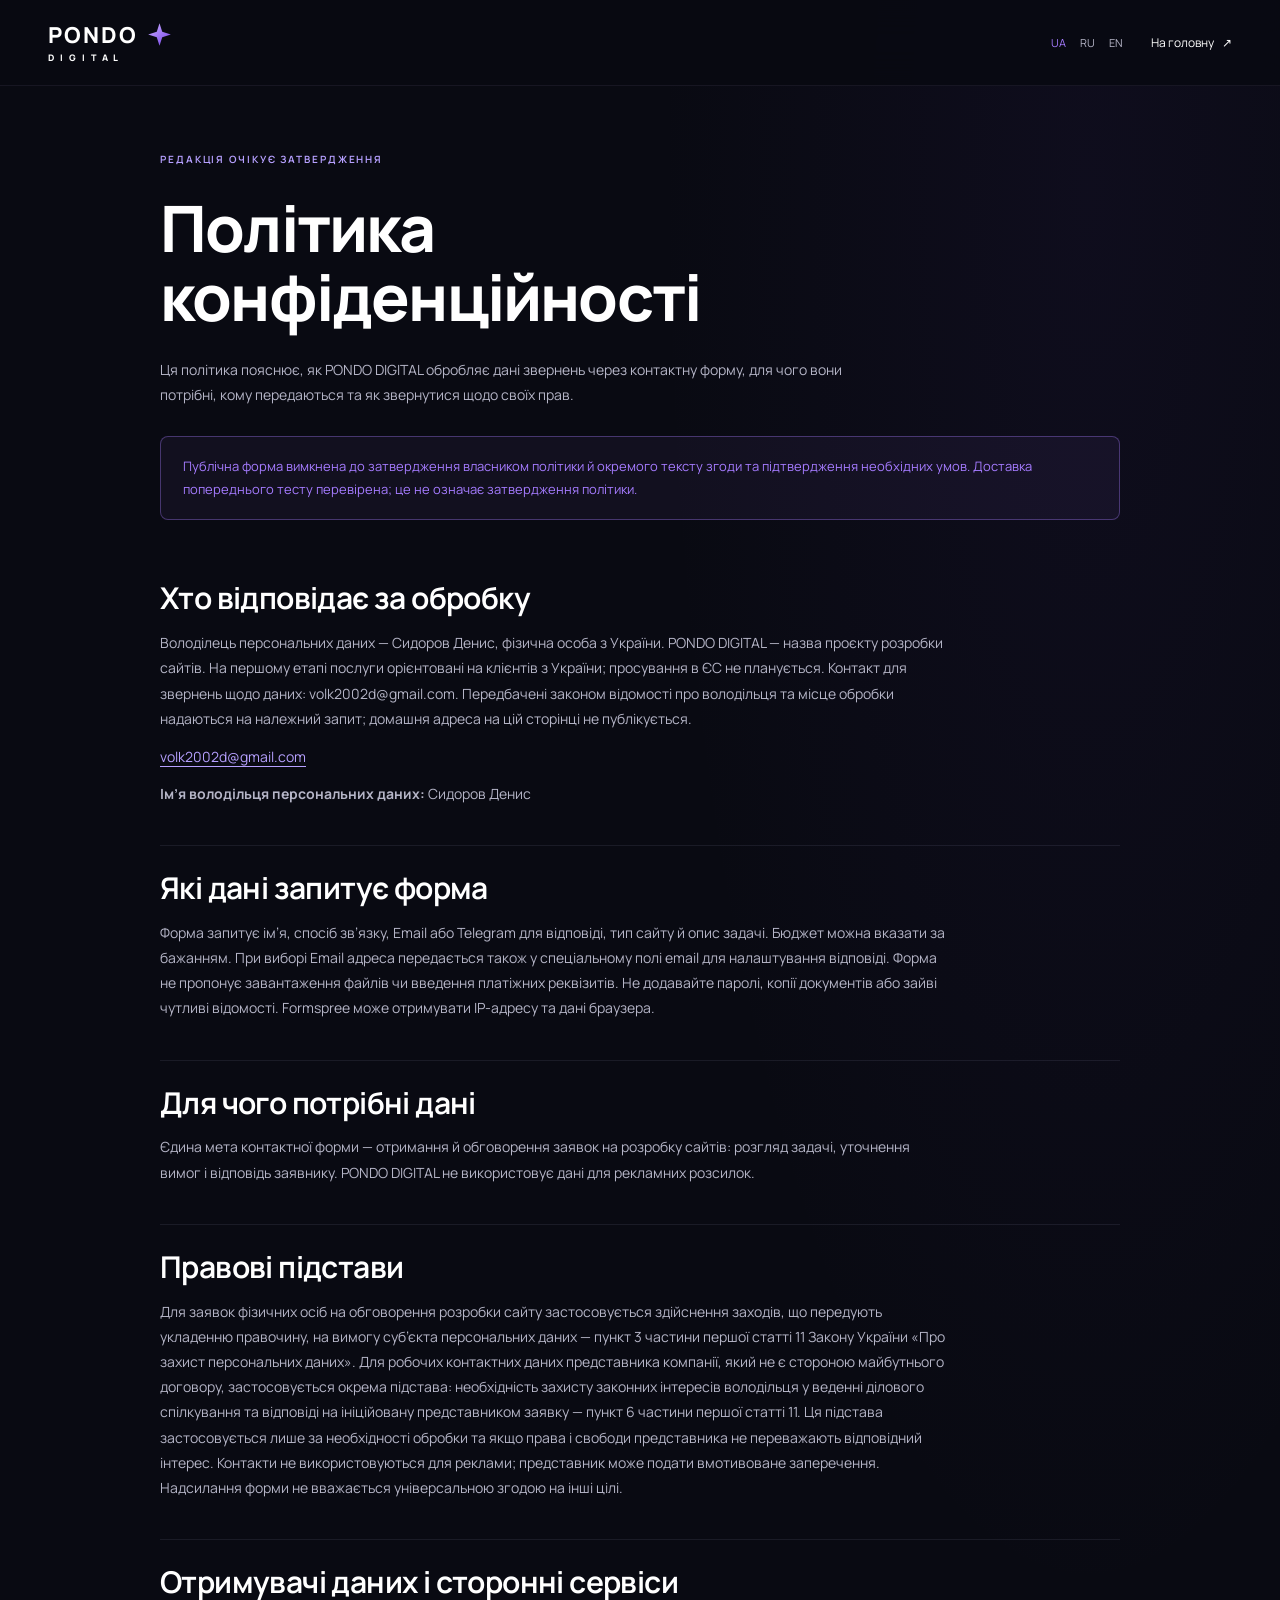
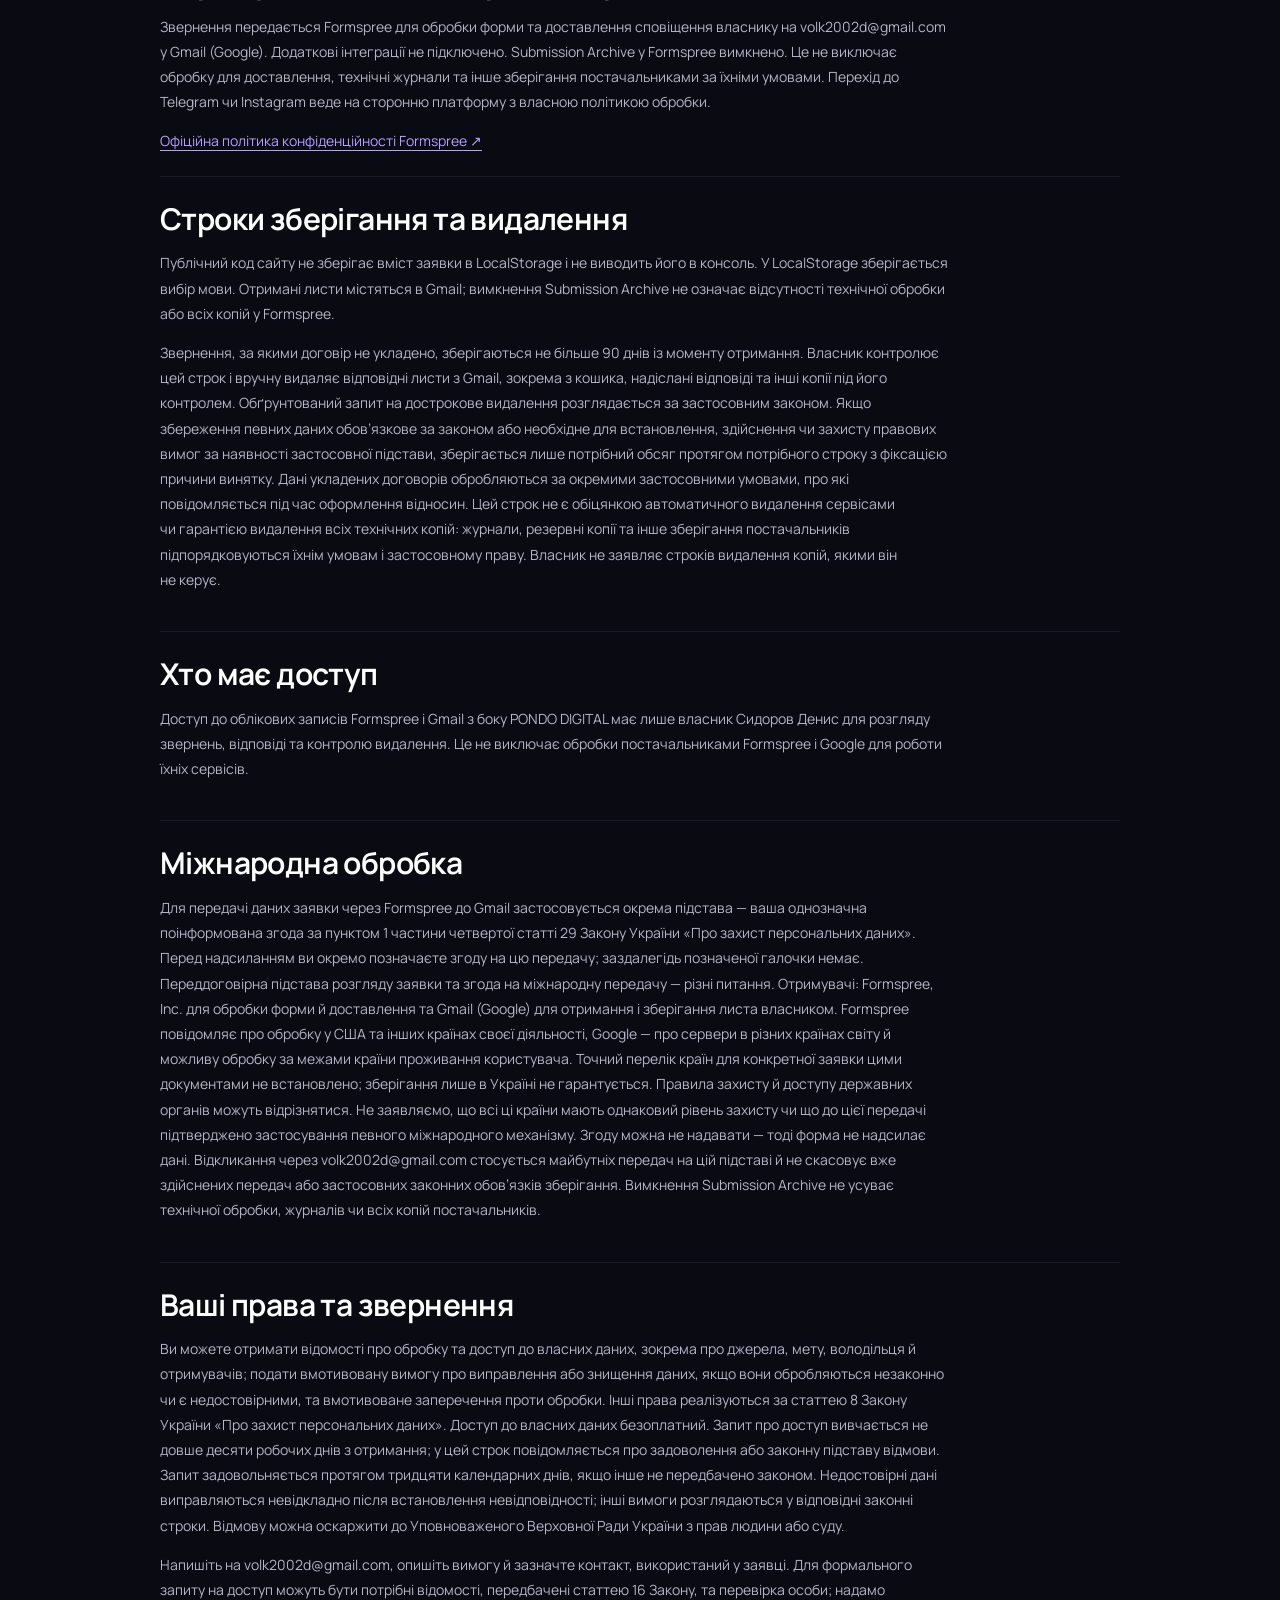
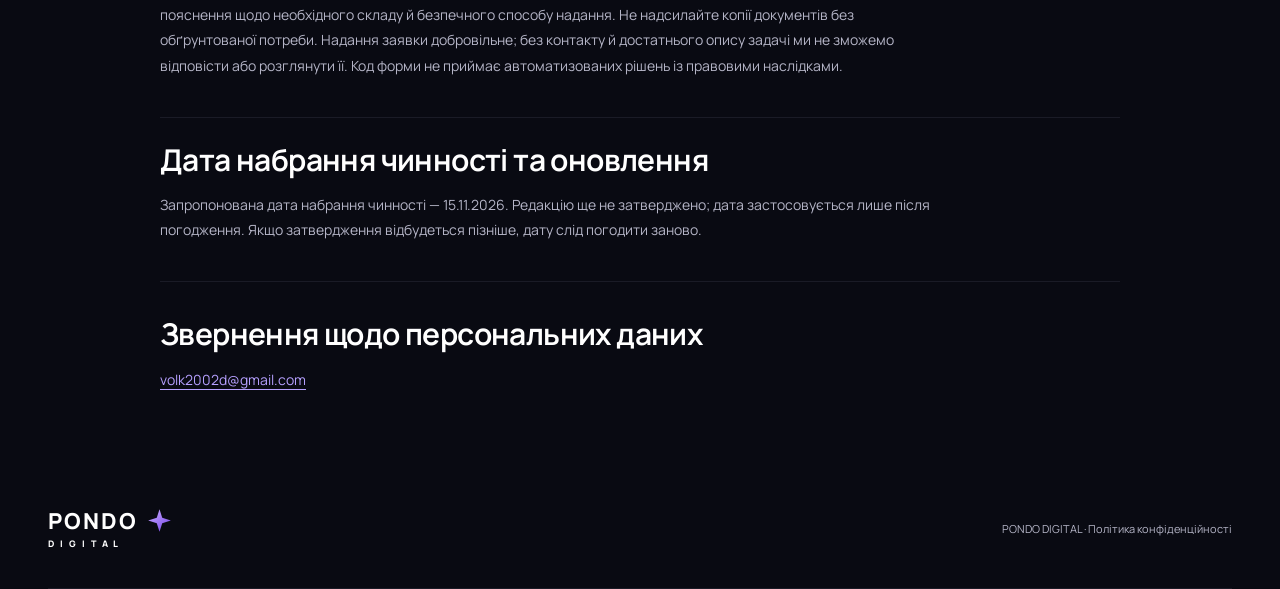
==== privacy.html @ 31b73878 "Add files via upload" ====
<!doctype html><html lang="uk"><head><meta charset="utf-8"><meta name="viewport" content="width=device-width,initial-scale=1"><meta name="theme-color" content="#0C0D14"><meta name="robots" content="noindex"><title>Політика конфіденційності — PONDO DIGITAL</title><meta name="description" content="Ця політика пояснює, як PONDO DIGITAL обробляє дані звернень через контактну форму, для чого вони потрібні, кому передаються та як звернутися щодо своїх прав."><link rel="icon" href="favicon.svg?v=star-1" type="image/svg+xml"><link rel="stylesheet" href="style.css"><script defer src="config.js"></script><script defer src="i18n.js"></script><script defer src="privacy.js"></script></head><body><header><div class="header-inner"><a class="logo" href="index.html" aria-label="PONDO DIGITAL"><span>PONDO<small>DIGITAL</small></span><img class="brand-star" src="images/pondo-star.svg?v=star-1" width="25" height="25" alt="" aria-hidden="true"></a><div class="header-actions"><div class="languages" role="group" aria-label="Language"><button type="button" data-language="ua" aria-pressed="true">UA</button><button type="button" data-language="ru" aria-pressed="false">RU</button><button type="button" data-language="en" aria-pressed="false">EN</button></div><a class="privacy-back" href="index.html"><span data-privacy="back">На головну</span> ↗</a></div></div></header><main class="wrap privacy-page"><div class="privacy-intro"><p data-privacy="draft" class="eyebrow">РЕДАКЦІЯ ОЧІКУЄ ЗАТВЕРДЖЕННЯ</p><h1 data-privacy="title">Політика конфіденційності</h1><p data-privacy="intro">Ця політика пояснює, як PONDO DIGITAL обробляє дані звернень через контактну форму, для чого вони потрібні, кому передаються та як звернутися щодо своїх прав.</p></div><div class="privacy-draft"><p data-privacy="state">Публічна форма вимкнена до затвердження власником політики й окремого тексту згоди та підтвердження необхідних умов. Доставка попереднього тесту перевірена; це не означає затвердження політики.</p></div><article class="privacy-document"><section><h2 data-privacy="h1">Хто відповідає за обробку</h2><p data-privacy="p1">Володілець персональних даних — Сидоров Денис, фізична особа з України. PONDO DIGITAL — назва проєкту розробки сайтів. На першому етапі послуги орієнтовані на клієнтів з України; просування в ЄС не планується. Контакт для звернень щодо даних: volk2002d@gmail.com. Передбачені законом відомості про володільця та місце обробки надаються на належний запит; домашня адреса на цій сторінці не публікується.</p><a class="privacy-email"></a><p class="privacy-owner-name"><strong data-privacy="ownerNameLabel">Ім’я володільця персональних даних:</strong> <span data-owner-name>Сидоров Денис</span></p></section><section><h2 data-privacy="h2">Які дані запитує форма</h2><p data-privacy="p2">Форма запитує ім’я, спосіб зв’язку, Email або Telegram для відповіді, тип сайту й опис задачі. Бюджет можна вказати за бажанням. При виборі Email адреса передається також у спеціальному полі email для налаштування відповіді. Форма не пропонує завантаження файлів чи введення платіжних реквізитів. Не додавайте паролі, копії документів або зайві чутливі відомості. Formspree може отримувати IP-адресу та дані браузера.</p></section><section><h2 data-privacy="h3">Для чого потрібні дані</h2><p data-privacy="p3">Єдина мета контактної форми — отримання й обговорення заявок на розробку сайтів: розгляд задачі, уточнення вимог і відповідь заявнику. PONDO DIGITAL не використовує дані для рекламних розсилок.</p></section><section><h2 data-privacy="basisHeading">Правові підстави</h2><p data-privacy="basisBody">Для заявок фізичних осіб на обговорення розробки сайту застосовується здійснення заходів, що передують укладенню правочину, на вимогу суб’єкта персональних даних — пункт 3 частини першої статті 11 Закону України «Про захист персональних даних». Для робочих контактних даних представника компанії, який не є стороною майбутнього договору, застосовується окрема підстава: необхідність захисту законних інтересів володільця у веденні ділового спілкування та відповіді на ініційовану представником заявку — пункт 6 частини першої статті 11. Ця підстава застосовується лише за необхідності обробки та якщо права і свободи представника не переважають відповідний інтерес. Контакти не використовуються для реклами; представник може подати вмотивоване заперечення. Надсилання форми не вважається універсальною згодою на інші цілі.</p></section><section><h2 data-privacy="h4">Отримувачі даних і сторонні сервіси</h2><p data-privacy="p4">Звернення передається Formspree для обробки форми та доставлення сповіщення власнику на volk2002d@gmail.com у Gmail (Google). Додаткові інтеграції не підключено. Submission Archive у Formspree вимкнено. Це не виключає обробку для доставлення, технічні журнали та інше зберігання постачальниками за їхніми умовами. Перехід до Telegram чи Instagram веде на сторонню платформу з власною політикою обробки.</p><a href="https://formspree.io/legal/privacy-policy/" target="_blank" rel="noopener noreferrer"><span data-privacy="provider">Офіційна політика конфіденційності Formspree</span> ↗</a></section><section><h2 data-privacy="h5">Строки зберігання та видалення</h2><p data-privacy="p5">Публічний код сайту не зберігає вміст заявки в LocalStorage і не виводить його в консоль. У LocalStorage зберігається вибір мови. Отримані листи містяться в Gmail; вимкнення Submission Archive не означає відсутності технічної обробки або всіх копій у Formspree.</p><p data-privacy="retentionBody">Звернення, за якими договір не укладено, зберігаються не більше 90 днів із моменту отримання. Власник контролює цей строк і вручну видаляє відповідні листи з Gmail, зокрема з кошика, надіслані відповіді та інші копії під його контролем. Обґрунтований запит на дострокове видалення розглядається за застосовним законом. Якщо збереження певних даних обов’язкове за законом або необхідне для встановлення, здійснення чи захисту правових вимог за наявності застосовної підстави, зберігається лише потрібний обсяг протягом потрібного строку з фіксацією причини винятку. Дані укладених договорів обробляються за окремими застосовними умовами, про які повідомляється під час оформлення відносин. Цей строк не є обіцянкою автоматичного видалення сервісами чи гарантією видалення всіх технічних копій: журнали, резервні копії та інше зберігання постачальників підпорядковуються їхнім умовам і застосовному праву. Власник не заявляє строків видалення копій, якими він не керує.</p></section><section><h2 data-privacy="accessHeading">Хто має доступ</h2><p data-privacy="accessBody">Доступ до облікових записів Formspree і Gmail з боку PONDO DIGITAL має лише власник Сидоров Денис для розгляду звернень, відповіді та контролю видалення. Це не виключає обробки постачальниками Formspree і Google для роботи їхніх сервісів.</p></section><section><h2 data-privacy="internationalHeading">Міжнародна обробка</h2><p data-privacy="internationalBody">Для передачі даних заявки через Formspree до Gmail застосовується окрема підстава — ваша однозначна поінформована згода за пунктом 1 частини четвертої статті 29 Закону України «Про захист персональних даних». Перед надсиланням ви окремо позначаєте згоду на цю передачу; заздалегідь позначеної галочки немає. Переддоговірна підстава розгляду заявки та згода на міжнародну передачу — різні питання. Отримувачі: Formspree, Inc. для обробки форми й доставлення та Gmail (Google) для отримання і зберігання листа власником. Formspree повідомляє про обробку у США та інших країнах своєї діяльності, Google — про сервери в різних країнах світу й можливу обробку за межами країни проживання користувача. Точний перелік країн для конкретної заявки цими документами не встановлено; зберігання лише в Україні не гарантується. Правила захисту й доступу державних органів можуть відрізнятися. Не заявляємо, що всі ці країни мають однаковий рівень захисту чи що до цієї передачі підтверджено застосування певного міжнародного механізму. Згоду можна не надавати — тоді форма не надсилає дані. Відкликання через volk2002d@gmail.com стосується майбутніх передач на цій підставі й не скасовує вже здійснених передач або застосовних законних обов’язків зберігання. Вимкнення Submission Archive не усуває технічної обробки, журналів чи всіх копій постачальників.</p></section><section><h2 data-privacy="h6">Ваші права та звернення</h2><p data-privacy="p6">Ви можете отримати відомості про обробку та доступ до власних даних, зокрема про джерела, мету, володільця й отримувачів; подати вмотивовану вимогу про виправлення або знищення даних, якщо вони обробляються незаконно чи є недостовірними, та вмотивоване заперечення проти обробки. Інші права реалізуються за статтею 8 Закону України «Про захист персональних даних». Доступ до власних даних безоплатний. Запит про доступ вивчається не довше десяти робочих днів з отримання; у цей строк повідомляється про задоволення або законну підставу відмови. Запит задовольняється протягом тридцяти календарних днів, якщо інше не передбачено законом. Недостовірні дані виправляються невідкладно після встановлення невідповідності; інші вимоги розглядаються у відповідні законні строки. Відмову можна оскаржити до Уповноваженого Верховної Ради України з прав людини або суду.</p><p data-privacy="p7">Напишіть на volk2002d@gmail.com, опишіть вимогу й зазначте контакт, використаний у заявці. Для формального запиту на доступ можуть бути потрібні відомості, передбачені статтею 16 Закону, та перевірка особи; надамо пояснення щодо необхідного складу й безпечного способу надання. Не надсилайте копії документів без обґрунтованої потреби. Надання заявки добровільне; без контакту й достатнього опису задачі ми не зможемо відповісти або розглянути її. Код форми не приймає автоматизованих рішень із правовими наслідками.</p></section><section><h2 data-privacy="h7">Дата набрання чинності та оновлення</h2><p data-privacy="p8">Запропонована дата набрання чинності — 15.11.2026. Редакцію ще не затверджено; дата застосовується лише після погодження. Якщо затвердження відбудеться пізніше, дату слід погодити заново.</p></section></article><section class="privacy-questions"><h2 data-privacy="contact">Звернення щодо персональних даних</h2><a class="privacy-email"></a></section><noscript><p>Для перемикання мов і відображення контакту увімкніть JavaScript. / Enable JavaScript for languages and contact information.</p></noscript></main><footer class="wrap"><div class="footer-top"><a class="logo" href="index.html" aria-label="PONDO DIGITAL"><span>PONDO<small>DIGITAL</small></span><img class="brand-star" src="images/pondo-star.svg?v=star-1" width="25" height="25" alt="" aria-hidden="true"></a><p data-privacy="footer">PONDO DIGITAL · Політика конфіденційності</p></div></footer></body></html>
---- style.css ----
@font-face {
  font-family: 'Manrope';
  src: url('fonts/Manrope-Variable.ttf') format('truetype');
  font-style: normal;
  font-weight: 200 800;
  font-display: swap;
}
:root{--bg:#0c0d14;--card:#151724;--purple:#7555f6;--lavender:#a78bfa;--accent:#A57BFF;--accent-hover:#B895FF;--accent-deep:#7C4DFF;--accent-glow:rgba(165,123,255,.28);--accent-border:rgba(165,123,255,.35);--focus-ring:rgba(165,123,255,.45);--accent-tint:rgba(165,123,255,.06);--accent-ink:#140c24;--cta-start:#7950DB;--cta-end:#6538C9;--cta-hover-start:#8055E6;--cta-hover-end:#7042D2;--cta-active-start:#7142CE;--cta-active-end:#5E31B9;--text:#fff;--muted:#b8b9c7;--line:#ffffff14}*{box-sizing:border-box}html{scroll-behavior:smooth;scroll-padding-top:100px}body{margin:0;background:var(--bg);color:var(--text);font-family:Arial,Helvetica,sans-serif;-webkit-font-smoothing:antialiased}a{color:inherit;text-decoration:none}button,input,select,textarea{font:inherit}button,a,input,select,textarea{-webkit-tap-highlight-color:transparent}button,a{touch-action:manipulation}button{cursor:pointer}a,button{transition:background .2s,color .2s,transform .2s}a:focus-visible,button:focus-visible,input:focus-visible,select:focus-visible,textarea:focus-visible{outline:2px solid var(--accent-hover);outline-offset:5px}::selection{background:var(--purple);color:white}.wrap{width:min(1280px,calc(100% - 96px));margin:auto}.muted{color:var(--muted)}.accent{color:var(--lavender)}header{position:sticky;top:0;background:#0c0d14ee;backdrop-filter:blur(18px);z-index:10;border-bottom:1px solid var(--line)}.header-inner{max-width:1440px;padding:20px 48px;margin:auto;display:flex;align-items:center;justify-content:space-between;gap:24px}.logo{display:flex;align-items:center;gap:9px;flex-shrink:0}.logo>span{font-size:21px;letter-spacing:1px;font-weight:800;line-height:1}.logo small{display:block;font-size:9px;letter-spacing:5.5px;margin-top:6px}.header-actions{display:flex;align-items:center;gap:22px}.languages{display:flex;align-items:center;gap:2px}.languages button{border:0;background:none;color:var(--muted);padding:10px 6px;font-size:11px;min-height:44px}.languages button[aria-pressed=true]{color:var(--accent)}.button{display:inline-flex;align-items:center;justify-content:space-between;gap:26px;background:var(--purple);padding:19px 25px;border:1px solid transparent;border-radius:6px;color:white;font-size:14px;font-weight:600;min-height:52px}.button:hover{background:#886cfb;transform:translateY(-2px)}.button>span:last-child{font-size:20px}.button.small{padding:10px 17px;min-height:44px;font-size:12px}.button.small>span:first-child{font-size:12px}.hero{padding-top:82px;display:grid;grid-template-columns:1.2fr 1fr;gap:20px;position:relative}.hero-copy{position:relative;z-index:2;padding-top:10px}.eyebrow{font-size:10px;letter-spacing:2.2px;color:var(--lavender);font-weight:600;margin:0 0 25px;display:flex;align-items:center;gap:10px;line-height:1.8}.eyebrow i{width:6px;height:6px;border-radius:50%;background:var(--accent);box-shadow:0 0 12px var(--accent-glow);flex-shrink:0}h1{font-size:clamp(42px,5.2vw,76px);letter-spacing:-3.5px;line-height:1.06;max-width:760px;margin:0 0 26px;font-weight:700}h1 .accent{display:block}h2{font-size:clamp(31px,3.3vw,48px);line-height:1.13;letter-spacing:-1.8px;margin:0}h3{font-size:19px;letter-spacing:-.5px;line-height:1.35}p{color:var(--muted);font-size:14px;line-height:1.8}.hero-description{max-width:460px;font-size:15px;line-height:1.85}.hero-buttons{display:flex;align-items:center;gap:27px;margin-top:32px}.text-link{font-size:13px;display:flex;gap:14px;align-items:center;min-height:48px}.text-link:hover{color:var(--lavender)}.hero-note{display:flex;gap:12px;align-items:center;max-width:400px;margin-top:46px;font-size:10px;color:var(--muted);line-height:1.7}.hero-note>span:first-child{font-size:25px;color:var(--accent)}.hero-art{position:relative;min-width:0;height:480px;isolation:isolate;background:radial-gradient(ellipse at 50% 55%,#7555f61a,transparent 65%)}.art-grid{position:absolute;inset:0;background-image:linear-gradient(#a78bfa09 1px,transparent 1px),linear-gradient(90deg,#a78bfa09 1px,transparent 1px);background-size:40px 40px;mask-image:radial-gradient(ellipse,black,transparent 70%)}.art-label{position:absolute;top:20px;left:6%;font-size:8px;letter-spacing:2px;color:#a78bfa88}.digital-field{position:absolute;inset:5% 0 0;width:100%;height:90%}.field-coordinate{position:absolute;left:3%;bottom:21%;font-size:8px;line-height:1.9;letter-spacing:2px;color:var(--accent)}.field-coordinate span{color:#a78bfa99}.art-bottom{position:absolute;bottom:22px;left:6%;right:0;display:flex;justify-content:space-between;gap:12px;color:#a78bfa80;font-size:7px;letter-spacing:1.3px}.hero-bottom{grid-column:1/-1;display:flex;justify-content:space-between;align-items:center;border-top:1px solid var(--line);padding:24px 0 28px;margin-top:35px;color:#747586;font-size:9px;letter-spacing:1.8px}.hero-bottom a{font-size:22px;min-width:44px;min-height:44px;text-align:center}.ticker{background:#12131e;border-top:1px solid var(--line);border-bottom:1px solid var(--line);overflow:hidden;padding:23px 0}.ticker>div{display:flex;justify-content:center;align-items:center;gap:45px;white-space:nowrap;font-size:15px;letter-spacing:3px;color:#a5a5b6}.ticker b{font-size:26px;color:var(--purple)}.section{padding-top:104px;padding-bottom:16px}.section-heading{display:flex;justify-content:space-between;gap:40px;align-items:flex-end;margin-bottom:43px}.section-heading .eyebrow{margin-bottom:18px}.section-description{max-width:325px;margin:0;font-size:13px}.service-grid{display:grid;grid-template-columns:repeat(4,minmax(0,1fr));gap:14px}.service-card{background:var(--card);border:1px solid var(--line);border-radius:9px;padding:25px 23px;display:flex;flex-direction:column;transition:border-color .25s,transform .25s}.service-card:hover{transform:translateY(-5px);border-color:#7555f677}.card-top{display:flex;align-items:center;justify-content:space-between;color:#626379;font-size:10px;margin-bottom:26px}.service-icon{font-size:30px;color:var(--lavender)}.service-card h3{margin:0 0 13px;font-size:17px}.service-card p{font-size:12px;margin:0 0 18px}.service-card .features{font-size:10px;color:#8e90a6;margin-top:auto;padding-top:5px}.service-link{font-size:11px;border-top:1px solid var(--line);padding-top:18px;display:flex;justify-content:space-between;align-items:center;min-height:44px}.service-link:hover{color:var(--lavender)}.work-grid{display:grid;grid-template-columns:1fr 1fr;gap:28px}.project{min-width:0}.project-image{display:block;position:relative;background:var(--card);border-radius:9px;overflow:hidden;aspect-ratio:900/620}.project-image img{display:block;width:100%;height:100%;object-fit:cover;transition:transform .5s}.project-image:hover img{transform:scale(1.035)}.demo-badge{position:absolute;top:18px;left:18px;background:#0c0d14d9;padding:8px 12px;border:1px solid #ffffff20;border-radius:30px;font-size:9px}.project-arrow{position:absolute;right:18px;bottom:18px;width:40px;height:40px;background:var(--accent);color:var(--bg);border-radius:50%;display:grid;place-items:center;font-size:23px}.preview-caption{font-size:9px;color:#73758b;margin:10px 0 17px}.project-title{display:flex;gap:15px;align-items:center;justify-content:space-between}.project-title h3{font-size:18px;margin:0}.project-title>span{font-size:9px;color:var(--muted);text-align:right}.project-description{font-size:12px;max-width:520px;min-height:66px}.project-bottom{display:flex;justify-content:space-between;gap:15px;border-top:1px solid var(--line);padding-top:15px;align-items:center}.project-bottom>span{font-size:9px;color:#83859b}.project-bottom a{font-size:11px;min-height:44px;display:flex;gap:9px;align-items:center}.project-bottom a:hover{color:var(--accent)}.approach{margin-top:90px;background:#10111b;padding-bottom:66px;padding-top:70px;border-block:1px solid var(--line)}.benefit-grid{display:grid;grid-template-columns:repeat(3,1fr);column-gap:50px;row-gap:30px}.benefit{padding:15px 0;border-top:1px solid #ffffff19}.benefit-number{color:var(--purple);font-size:11px}.benefit h3{font-size:16px;margin:16px 0 8px}.benefit p{font-size:12px;max-width:300px;margin:0}.process-grid{display:grid;grid-template-columns:repeat(4,minmax(0,1fr));gap:30px}.step-line{display:flex;align-items:center;gap:18px;margin-bottom:25px}.step-line span{display:grid;place-items:center;width:39px;height:39px;border-radius:50%;background:#7555f616;border:1px solid #7555f655;color:var(--lavender);font-size:11px;flex-shrink:0}.step-line i{display:block;height:1px;width:100%;background:var(--line)}.step h3{font-size:16px}.step p{font-size:12px;max-width:250px}.about{display:grid;grid-template-columns:.9fr 1fr;gap:90px;align-items:center;padding-top:130px;padding-bottom:100px}.about-art{background:radial-gradient(ellipse at 50% 20%,#34224f,#151520 75%);border:1px solid var(--line);min-height:320px;border-radius:10px;display:flex;align-items:center;flex-direction:column;justify-content:center;overflow:hidden}.about-art>span{font-size:210px;line-height:1.05;font-weight:800;color:#a78bfa;letter-spacing:-18px;transform:rotate(-10deg)}.about-art>div{font-size:8px;line-height:1.9;letter-spacing:2px;color:#a78bfa88;margin:25px}.about .section-heading{margin-bottom:25px}.about p{font-size:13px}.contact{border-top:1px solid var(--line);background:radial-gradient(ellipse at 0 100%,#7555f611,transparent 65%);padding-bottom:90px;padding-top:80px}.contact-grid{display:grid;grid-template-columns:.95fr 1fr;gap:95px}.contact .section-heading{margin-bottom:25px}.contact-intro{max-width:350px;font-size:13px}.demo-notice{display:flex;gap:12px;max-width:370px;margin-top:35px;padding:18px;background:var(--accent-tint);border:1px solid var(--accent-border);border-radius:7px}.notice-dot{width:6px;height:6px;border-radius:50%;background:var(--accent);margin-top:6px;flex-shrink:0}.demo-notice strong{font-size:11px;color:var(--accent)}.demo-notice p{font-size:11px;line-height:1.7;margin:8px 0 0}.form-grid{display:grid;grid-template-columns:1fr 1fr;gap:21px 18px}.field{min-width:0}.field.full{grid-column:1/-1}.field label{display:block;font-size:11px;margin-bottom:10px}.field input,.field select,.field textarea{display:block;width:100%;min-height:48px;background:#151621;border:1px solid #ffffff15;color:white;border-radius:5px;padding:13px 14px;font-size:16px;line-height:1.4}.field select{color-scheme:dark}.field textarea{resize:vertical;min-height:115px}.field input::placeholder,.field textarea::placeholder{font-size:12px;color:#797b92}.field [aria-invalid=true]{border-color:#fa919f}.field-error{display:block;color:#ffa2ae;font-size:11px;line-height:1.6;margin-top:5px}.field-error:empty{display:none}.form-submit{width:100%;margin-top:24px}.form-submit>span:first-child{font-size:13px}button:disabled{opacity:.6;cursor:wait;transform:none}#form-status{font-size:12px;margin-bottom:0}#form-status.error{color:#ffa2ae}#direct-contacts{display:flex;flex-wrap:wrap;gap:18px;margin-top:25px;font-size:13px;color:var(--lavender)}.footer-top{display:flex;justify-content:space-between;gap:20px;align-items:center;padding:38px 0;border-bottom:1px solid var(--line)}.footer-top p{font-size:11px}.back-top{width:44px;height:44px;border:1px solid var(--line);border-radius:50%;display:grid;place-items:center}.footer-bottom{padding:25px 0;display:flex;justify-content:space-between;gap:25px;color:#75778c;font-size:9px;line-height:1.8}.footer-bottom>div{display:flex;gap:20px}.skip{position:fixed;left:15px;top:-100px;padding:15px;background:var(--accent);color:var(--accent-ink);z-index:99}.skip:focus{top:10px}.reveal.will-reveal{opacity:0;transform:translateY(18px);transition:opacity .5s,transform .5s}.reveal.visible{opacity:1;transform:none}
@media(min-width:1600px){.hero{padding-top:110px}.hero-art{height:520px}.section{padding-top:120px}.approach,.contact{padding-top:80px}}
@media(max-width:1100px){.wrap{width:calc(100% - 64px)}.header-inner{padding:16px 32px;gap:18px}.header-actions{gap:12px}.header-cta{display:none}.hero{grid-template-columns:1.2fr 1fr;padding-top:65px}h1{letter-spacing:-2px;font-size:clamp(40px,5.5vw,65px)}.hero-art{height:450px}.service-grid{grid-template-columns:repeat(2,1fr)}.service-card{padding:25px}.section-heading{gap:30px}.contact-grid{gap:45px}.about{gap:50px}.project-title{align-items:flex-start;flex-direction:column;gap:6px}.project-description{min-height:88px}.process-grid{gap:20px}.footer-bottom>div{gap:12px}}
@media(max-width:760px){html{scroll-padding-top:85px}.wrap{width:calc(100% - 40px)}.header-inner{padding:13px 20px}.logo>span{font-size:18px}.logo small{font-size:8px;letter-spacing:4.5px}.header-actions{gap:9px}.languages button{padding:10px 5px}.hero{padding-top:43px;grid-template-columns:1fr;gap:0}.hero .eyebrow{font-size:8px;letter-spacing:1.5px;margin-bottom:24px}h1{font-size:clamp(40px,8.8vw,65px);letter-spacing:-2px;max-width:650px}.hero-description{font-size:13px;max-width:480px}.hero-buttons{gap:22px;margin-top:26px}.button{padding:17px 18px;font-size:12px;gap:20px}.text-link{font-size:11px;gap:8px}.hero-note{margin-top:27px;font-size:9px;max-width:380px}.hero-art{height:310px;margin-top:10px}.art-label{top:12px;font-size:7px}.art-bottom{bottom:10px;font-size:7px}.hero-bottom{margin-top:15px;padding:15px 0;font-size:7px;letter-spacing:1px}.ticker{padding:16px 0}.ticker>div{font-size:11px;gap:24px}.ticker b{font-size:20px}.section{padding-top:70px}.section-heading{display:block;margin-bottom:30px}.section-heading .eyebrow{font-size:9px;margin-bottom:16px}h2{font-size:clamp(30px,6.5vw,42px);letter-spacing:-1.3px}.section-description{max-width:440px;margin-top:22px;font-size:12px}.service-grid{gap:12px}.service-card{padding:20px 16px}.service-card h3{font-size:15px}.service-card p{font-size:11px}.service-card .features{font-size:10px}.service-link{font-size:10px;gap:7px}.card-top{margin-bottom:18px}.work-grid{grid-template-columns:1fr;gap:36px}.project-title{flex-direction:row}.project-title h3{font-size:16px}.project-title>span{font-size:8px}.project-description{min-height:0}.demo-badge{font-size:8px;top:12px;left:12px}.benefit-grid{grid-template-columns:repeat(2,minmax(0,1fr));gap:20px}.benefit h3{font-size:14px}.benefit p{font-size:11px}.approach{margin-top:60px;padding-top:55px;padding-bottom:45px}.process-grid{grid-template-columns:repeat(2,minmax(0,1fr));gap:25px}.step h3{font-size:14px}.step p{font-size:11px}.step-line{margin-bottom:14px}.about{grid-template-columns:1fr;gap:35px;padding-bottom:60px}.about-art{min-height:250px}.about-art>span{font-size:160px}.about-art>div{margin:10px 25px 25px}.contact{padding-top:55px;padding-bottom:55px}.contact-grid{grid-template-columns:1fr;gap:35px}.contact-intro{max-width:450px}.demo-notice{max-width:none;margin-top:24px}.form-grid{gap:20px 14px}.footer-top{flex-wrap:wrap;padding:30px 0}.footer-top p{font-size:9px;max-width:150px}.footer-bottom{flex-direction:column;gap:16px;font-size:8px}.footer-bottom>div{gap:18px;flex-wrap:wrap}}
@media(max-width:374px){.wrap{width:calc(100% - 32px)}.header-inner{padding-inline:16px;gap:10px}.header-actions{gap:4px}.languages button{font-size:10px;padding-inline:4px}.logo>span{font-size:16px}.logo small{font-size:7px}.logo{gap:5px}.hero-buttons{gap:15px}.button{gap:10px;padding-inline:14px}.text-link{font-size:10px}.service-grid{grid-template-columns:1fr}.service-card{padding:24px}.service-card h3{font-size:18px}.service-card p{font-size:12px}.form-grid{grid-template-columns:1fr}.field.full{grid-column:auto}.hero-bottom{font-size:6px}.project-title{flex-direction:column}.project-bottom{flex-wrap:wrap}.footer-top p{max-width:115px}.benefit-grid{column-gap:15px}.eyebrow{letter-spacing:1.5px}}
@media(prefers-reduced-motion:reduce){html{scroll-behavior:auto}*,*::before,*::after{transition:none!important;animation:none!important}.reveal.will-reveal{opacity:1;transform:none}}

/* Studio navigation: native modal provides inert background and focus containment. */
html.menu-open{overflow:hidden;scroll-behavior:auto}body.menu-open{position:fixed;left:0;right:0;overflow:hidden}.header-inner{min-height:85px}.header-actions{gap:22px}.header-cta{display:inline-flex}.logo>span{font-size:22px;letter-spacing:2px}.logo small{font-size:9px;letter-spacing:5.9px;margin-top:7px}.menu-toggle{display:flex;flex-direction:column;justify-content:center;gap:6px;width:46px;height:46px;flex-shrink:0;border:1px solid #ffffff25;border-radius:50%;padding:13px;background:transparent}.menu-toggle span{width:100%;height:1px;background:white}.menu-toggle:hover{background:#ffffff0a;border-color:var(--lavender)}.footer-bottom a:hover{color:var(--lavender)}
@media(max-width:1100px){.header-cta{display:inline-flex}.header-actions{gap:20px}}
@media(max-width:760px){.header-inner{min-height:78px;flex-wrap:wrap;column-gap:14px;row-gap:12px}.header-actions{gap:14px}.header-cta{display:inline-flex}.header-cta.button.small{font-size:11px;padding:9px 13px;gap:12px}.header-cta.button.small>span:first-child{font-size:11px}.logo>span{font-size:18px}.logo small{font-size:8px;letter-spacing:4.6px}.hero-art{height:330px;max-width:480px;width:100%;margin:18px auto 0}.digital-field{inset:0;width:100%;height:100%}.field-coordinate{font-size:7px;left:4%;bottom:20%}.art-label{top:2px;font-size:6px;letter-spacing:1.4px}.art-bottom{bottom:0;font-size:6px;letter-spacing:1px}}
@media(max-width:540px){html{scroll-padding-top:135px}.header-inner{padding:14px 20px}.header-actions{display:contents}.header-inner>.logo{margin-right:auto}.languages{margin-left:auto}.menu-toggle{width:44px;height:44px}.header-cta.button.small{width:100%;min-height:40px;justify-content:center;padding:8px 12px;margin:0;gap:16px}.header-cta.button.small>span:first-child{font-size:11px}.logo>span{font-size:17px}.logo small{font-size:7px;letter-spacing:4.6px}.hero{padding-top:35px}}
@media(max-width:374px){.header-inner{padding-inline:16px;column-gap:10px}.hero-art{height:285px}.art-bottom{font-size:5px;letter-spacing:.7px}}


/* Compact floating navigation */
.site-drawer {
  --drawer-close-duration: 260ms;
  position: fixed;
  inset: 12px 12px auto auto;
  margin: 0;
  width: min(88vw, 420px);
  max-width: calc(100vw - 24px);
  height: auto;
  max-height: calc(100% - 24px);
  max-height: calc(100dvh - 24px);
  padding: 0;
  border: 1px solid #a78bfa19;
  border-radius: 16px;
  color: var(--text);
  background: radial-gradient(ellipse at 100% 0, #7555f60b, transparent 55%), #10111b;
  box-shadow: 0 24px 80px #0006, inset 0 1px 0 #ffffff04;
  transform-origin: right center;
  transform: translateX(24px) scale(.985);
  opacity: 0;
  transition: transform var(--drawer-close-duration) cubic-bezier(.22,.61,.36,1), opacity 220ms ease;
  overflow-y: auto;
  overscroll-behavior: contain;
}
.site-drawer.is-open {
  opacity: 1;
  transform: translateX(0) scale(1);
  transition-duration: 380ms, 320ms;
  transition-timing-function: cubic-bezier(.22,1,.36,1), ease;
}
.site-drawer::backdrop {
  background: #05060b99;
  backdrop-filter: blur(4px);
  opacity: 0;
  transition: opacity 260ms ease;
}
.site-drawer.is-open::backdrop { opacity: 1; transition-duration: 360ms; }
.drawer-head {
  display: flex;
  align-items: center;
  justify-content: space-between;
  gap: 16px;
  margin: 0 24px;
  padding: 14px 0 12px;
  border-bottom: 1px solid #ffffff09;
}
.drawer-head p { margin: 0; font-size: 10px; letter-spacing: 1.7px; color: #999bad; }
.drawer-close {
  position: relative;
  display: grid;
  place-items: center;
  width: 44px;
  height: 44px;
  border: 0;
  border-radius: 50%;
  background: transparent;
  color: #c8c9d6;
  font-size: 24px;
  line-height: 1;
}
/* A fine 32px circle, with a comfortable 44px touch target. */
.drawer-close::before { content: ''; position: absolute; inset: 6px; border: 1px solid #ffffff22; border-radius: inherit; transition: border-color .2s, background .2s; }
.drawer-close:hover { color: white; background: transparent; }
.drawer-close:hover::before { border-color: #a78bfa88; background: #a78bfa0b; }
.drawer-close:active { transform: scale(.94); }
.drawer-body { display: flex; flex-direction: column; min-height: 0; padding: 8px 24px max(22px,env(safe-area-inset-bottom)); }
.drawer-kicker { font-size: 7px; letter-spacing: 1.8px; color: #a78bfa8c; line-height: 12px; margin: 0; }
.drawer-nav { display: flex; position: static; flex-direction: column; gap: 8px; counter-reset: drawer; background: none; padding: 0; border: 0; }
.drawer-nav a {
  counter-increment: drawer;
  display: flex;
  align-items: center;
  gap: 12px;
  min-height: 44px;
  padding: 12px 0;
  font-size: 16px;
  line-height: 1.3;
  font-weight: 500;
  letter-spacing: -.9px;
  border-bottom: 1px solid #ffffff09;
  color: #eeedf6;
}
.drawer-nav a::before { content: '0' counter(drawer); font-size: 11px; letter-spacing: .5px; color: #878296; }
.drawer-nav a:hover { color: var(--lavender); }
.drawer-nav a:hover::before { color: var(--lavender); }
.drawer-nav a:active { color: white; }
.drawer-bottom { margin-top: 0; padding-top: 20px; }
.drawer-contacts { display: flex; gap: 20px; flex-wrap: nowrap; align-items: center; font-size: 11px; }
.drawer-contacts>span { color: #858496; cursor: default; }
.drawer-contacts>a { color: #b8a7df; min-height: 44px; display: flex; align-items: center; }
.drawer-contacts>a:hover { color: white; }
.drawer-contact-note { font-size: 9px; line-height: 1.6; color: #787789; margin: 8px 0 16px; }
.drawer-bottom>.button { width: 100%; height: 52px; min-height: 52px; padding: 12px 16px; font-size: 15px; border-radius: 6px; }
.drawer-bottom>.button:hover { transform: none; }
.drawer-bottom>.button:active { background: #6544e2; }
.drawer-signature { font-size: 20px; color: #A9A1B8; opacity: .8; font-weight: 400; line-height: 1.5; margin: 16px 0 0; overflow-wrap: break-word; }
@media(max-width:760px) { .drawer-signature { font-size: 16px; } }
/* Reversible transitions: no exit stagger, so closing stays quick. */
.drawer-head, .drawer-kicker, .drawer-nav>a, .drawer-contacts,
.drawer-contact-note, .drawer-bottom>.button, .drawer-signature {
  opacity: 0;
  transform: translateY(7px);
  transition: opacity 140ms ease, transform 140ms ease, color 180ms ease, background 180ms ease;
}
.site-drawer.is-open .drawer-head,
.site-drawer.is-open .drawer-kicker,
.site-drawer.is-open .drawer-nav>a,
.site-drawer.is-open .drawer-contacts,
.site-drawer.is-open .drawer-contact-note,
.site-drawer.is-open .drawer-bottom>.button,
.site-drawer.is-open .drawer-signature {
  opacity: 1;
  transform: translateY(0);
  transition-duration: 200ms, 240ms, 180ms, 180ms;
  transition-delay: var(--reveal-delay,0ms), var(--reveal-delay,0ms), 0ms, 0ms;
  transition-timing-function: ease, cubic-bezier(.22,1,.36,1), ease, ease;
}
.drawer-kicker { --reveal-delay: 20ms; }
.drawer-nav>a:nth-child(1) { --reveal-delay: 40ms; }
.drawer-nav>a:nth-child(2) { --reveal-delay: 70ms; }
.drawer-nav>a:nth-child(3) { --reveal-delay: 100ms; }
.drawer-nav>a:nth-child(4) { --reveal-delay: 130ms; }
.drawer-nav>a:nth-child(5) { --reveal-delay: 160ms; }
.drawer-contacts { --reveal-delay: 190ms; }
.drawer-contact-note { --reveal-delay: 200ms; }
.drawer-bottom>.button { --reveal-delay: 220ms; }
.drawer-signature { --reveal-delay: 240ms; }
.site-drawer.is-open .drawer-signature { opacity: .8; }
.site-drawer :focus-visible { outline: 2px solid var(--lavender); outline-offset: 3px; }
@media(max-width:374px) {
  .drawer-head { margin-inline: 20px; }
  .drawer-body { padding-inline: 20px; }
  .drawer-contacts { gap: 16px; font-size: 10px; }
}
@media(max-height:600px) {
  .drawer-head { padding-block: 7px; }
}
@media(prefers-reduced-motion:reduce) {
  .site-drawer, .site-drawer.is-open, .site-drawer::backdrop,
  .site-drawer.is-open::backdrop { transition: none; transform: none; }
  .site-drawer * { transition: none !important; transform: none !important; opacity: 1; }
}

/* Drawer typography; the studio visual layer below extends Manrope to the page. */
.site-drawer { font-family: 'Manrope', Arial, sans-serif; }
.footer-contacts { display:flex; flex-wrap:wrap; gap:24px; padding:16px 0 0; font-size:12px; color:var(--lavender); }
.footer-contacts a { display:flex; align-items:center; min-height:44px; }
.footer-contacts a:hover { color:white; }
.drawer-contacts + .button { margin-top:16px; }

/* Form delivery disclosure and spam protection; no layout changes to other sections. */
.honeypot { position:absolute; width:1px; height:1px; overflow:hidden; clip-path:inset(50%); white-space:nowrap; }
.form-privacy { margin-top:18px; }
.form-privacy p { font-size:11px; line-height:1.7; margin:0 0 8px; }
.form-privacy a { display:inline-flex; align-items:center; min-height:44px; padding-block:8px; font-size:12px; color:var(--lavender); text-decoration:underline; text-underline-offset:3px; }
.form-privacy [hidden] { display:none; }
.form-submit[aria-busy="true"]>span:last-child { display:inline-block; width:18px; height:18px; border:2px solid #ffffff50; border-top-color:white; border-radius:50%; font-size:0; animation:form-spin .8s linear infinite; }
@keyframes form-spin { to { transform:rotate(360deg); } }
@media(prefers-reduced-motion:reduce) { .form-submit[aria-busy="true"]>span:last-child { animation:none; } }

/* Draft privacy document; scoped styles preserve the main site. */
.privacy-page { max-width:960px; padding-block:64px 80px; }
.privacy-intro { max-width:800px; }
.privacy-intro h1 { font-size:clamp(34px,5vw,64px); letter-spacing:-1.8px; overflow-wrap:anywhere; }
.privacy-intro>p:not(.eyebrow) { max-width:740px; }
.privacy-draft { border:1px solid var(--accent-border); background:var(--accent-tint); border-radius:8px; padding:18px 22px; margin:28px 0 36px; }
.privacy-draft p { color:var(--accent); margin:0; font-size:13px; }
.privacy-document section { padding-block:25px; border-bottom:1px solid var(--line); }
.privacy-document h2,.privacy-questions h2 { font-size:clamp(23px,3vw,30px); letter-spacing:-.6px; }
.privacy-document p { max-width:790px; }
.privacy-document a,.privacy-questions a { color:var(--lavender); text-decoration:underline; text-underline-offset:4px; overflow-wrap:anywhere; font-size:14px; }
.privacy-document .privacy-todo { border-left:2px solid #a78bfa60; padding:12px 16px; background:#a78bfa06; font-size:13px; }
.privacy-questions { padding-top:35px; }
.privacy-questions a { display:inline-block; margin-top:18px; }
.privacy-back { font-size:12px; min-height:44px; display:flex; align-items:center; gap:8px; }
.footer-policy { padding-top:14px; font-size:11px; color:var(--muted); }
.footer-policy a { display:inline-flex; align-items:center; min-height:44px; }
.footer-policy a:hover { color:var(--lavender); }
@media(max-width:540px) {
  .privacy-page { padding-top:38px; }
  .privacy-draft { padding:16px; }
  .privacy-document .privacy-todo { padding:10px 12px; }
  body:has(.privacy-page) .header-actions { display:flex; flex-wrap:wrap; gap:10px; }
  .privacy-back { font-size:11px; }
}

/* Premium studio visual layer — retains existing layout and interactions. */
:root{--bg:#090a12;--card:#12131f;--purple:#8060f6;--lavender:#b6a0ff;--muted:#b5b5c7;--line:#d2c9ff16}
body{font-family:'Manrope',Arial,sans-serif;background:radial-gradient(ellipse at 85% 5%,#5b35af12,transparent 28%),var(--bg)}
header{background:#090a12df;border-bottom-color:#d2c9ff12}
h1,h2,h3{text-wrap:balance}h1{font-weight:750;letter-spacing:-.065em;line-height:1.08;font-size:clamp(44px,5.35vw,78px)}h2{font-weight:650;letter-spacing:-.052em;line-height:1.16}h2 .muted{color:#9693ad}p{text-wrap:pretty}.eyebrow{font-size:10px;letter-spacing:.19em;font-weight:650}
.hero{padding-top:96px;gap:28px;grid-template-columns:1.15fr 1fr}.hero::before{content:'';position:absolute;z-index:-1;inset:-85px -40px 0;background:radial-gradient(ellipse at 73% 40%,#7144dc20,transparent 57%);pointer-events:none}.hero-copy{padding-top:24px;min-width:0}.hero h1 .accent{color:var(--lavender);background:linear-gradient(115deg,#e5dbff 5%,#ba9eff 48%,#8865ef);-webkit-background-clip:text;background-clip:text;-webkit-text-fill-color:transparent}.hero-description{font-size:16px;line-height:1.85;max-width:470px;margin-top:28px;color:#bcbaca}.hero-buttons{gap:24px;margin-top:34px}.hero-note{padding-top:22px;border-top:1px solid var(--line);margin-top:36px;font-size:11px;max-width:420px}.hero-note>span:first-child{font-size:27px}.hero-bottom{margin-top:44px;color:#9290a8}
.button{position:relative;background:linear-gradient(125deg,var(--cta-start),var(--cta-end));border:1px solid #c2aaff45;border-radius:9px;box-shadow:inset 0 1px 0 #ffffff25,0 6px 22px #5430bf25;font-weight:650;transition:transform .25s,box-shadow .25s,border-color .25s,background .25s}.button:hover{background:linear-gradient(125deg,var(--cta-hover-start),var(--cta-hover-end));border-color:#d1beff80;box-shadow:inset 0 1px 0 #ffffff30,0 12px 32px #7144dd45;transform:translateY(-3px)}.button:active{background:linear-gradient(125deg,var(--cta-active-start),var(--cta-active-end));transform:translateY(0)}.button>span:last-child{transition:transform .25s}.button:hover>span:last-child{transform:translate(2px,-2px)}.text-link{border-bottom:1px solid #c3b2ff35;padding:7px 0;font-weight:600;gap:18px}.text-link:hover{border-bottom-color:var(--lavender)}
.hero-art{height:510px;margin-top:0;border:1px solid #cbb8ff16;border-radius:24px;background:radial-gradient(ellipse at 50% 48%,#7440cd35,transparent 65%),linear-gradient(145deg,#21172b30,#0e0e1900);box-shadow:inset 0 1px 0 #ffffff06,0 30px 80px #00000018;overflow:hidden}.art-grid{inset:0;background-size:32px 32px;transform:perspective(600px) rotateX(15deg) rotateZ(-12deg) scale(1.15);opacity:.8}.art-label{left:7%;top:25px;color:#c5b4ef9c;font-size:7px}.digital-field{inset:8% -3% 0;width:106%;height:90%;filter:drop-shadow(0 0 9px #a279ff66);transform:rotate(-7deg)}.art-orbit{position:absolute;left:14%;top:19%;width:72%;height:62%;border:1px solid #b397ff29;border-radius:50%;transform:rotate(-35deg);box-shadow:0 0 30px #8d50ff0b}.orbit-two{transform:rotate(35deg);left:24%;width:52%;border-color:#b397ff16}.interface-panel{position:absolute;z-index:2;border:1px solid #cdb4ff30;border-radius:12px;background:linear-gradient(125deg,#3b2b516e,#191525b8);backdrop-filter:blur(16px);box-shadow:0 16px 36px #0004,inset 0 1px 0 #ffffff0d;padding:18px;transform:rotate(-5deg)}.panel-top{width:210px;top:66px;right:27px}.panel-bottom{width:232px;bottom:69px;left:28px;transform:rotate(5deg)}.panel-heading{display:flex;align-items:center;justify-content:space-between;gap:8px;font-size:7px;letter-spacing:1.3px;color:#e0d6fa}.panel-heading i{width:5px;height:5px;border-radius:50%;background:var(--accent);box-shadow:0 0 10px var(--accent-glow)}.panel-heading b{font-size:18px;font-weight:400;color:var(--lavender)}.panel-code{font-size:6px;letter-spacing:1.2px;color:#b1a4cb}.panel-bars{display:grid;gap:7px;margin:23px 0 16px}.panel-bars b{height:4px;border-radius:4px;background:linear-gradient(90deg,#b79aff80,#b79aff10)}.panel-bars b:nth-child(2){width:72%}.panel-bars b:nth-child(3){width:45%}.panel-wave{height:48px;display:flex;gap:6px;align-items:center;margin:12px 0}.panel-wave i{width:100%;height:35%;border-radius:3px;background:linear-gradient(#c0a2ff99,#7851ec22)}.panel-wave i:nth-child(2n){height:65%}.panel-wave i:nth-child(3n){height:95%}.field-coordinate{left:auto;right:7%;bottom:27%;font-size:7px}.art-bottom{left:7%;right:7%;bottom:25px;font-size:6px;letter-spacing:1px}.ticker{background:linear-gradient(90deg,#10101a,#171321,#10101a);padding-block:22px}.ticker>div{font-size:12px;letter-spacing:.25em;color:#b0a8c6}.ticker b{color:var(--lavender)}
.section{padding-top:112px}.section-heading{margin-bottom:44px}.section-description{font-size:14px;line-height:1.9}.service-grid{gap:16px}.service-card{position:relative;overflow:hidden;padding:29px 24px 24px;border-radius:14px;background:radial-gradient(ellipse at 0 0,#71529f12,transparent 65%),linear-gradient(145deg,#191723,#10111b);box-shadow:inset 0 1px 0 #ffffff06,0 12px 32px #00000012;transition:transform .3s,border-color .3s,box-shadow .3s}.service-card::before{content:'';position:absolute;top:0;left:24px;right:24px;height:1px;background:linear-gradient(90deg,transparent,#bb9aff65,transparent)}.service-card:hover{border-color:#ab87ff55;transform:translateY(-6px);box-shadow:0 18px 40px #0003,0 0 28px #8050f612}.card-top{margin-bottom:34px;color:#9790aa}.service-icon{display:grid;place-items:center;width:48px;height:48px;font-size:28px;border:1px solid #b59aff24;border-radius:12px;background:#a182ff0a}.service-card h3{font-size:18px;font-weight:650}.service-card p{font-size:12px;line-height:1.9}.service-card .features{font-size:11px;color:#a4a0b6;line-height:1.8;padding-top:15px;padding-bottom:7px}.service-link{font-size:11px;font-weight:600}.service-link>span:last-child{font-size:19px;color:var(--lavender)}
.work-grid{gap:30px}.project{border:1px solid var(--line);padding:12px 12px 5px;border-radius:17px;background:linear-gradient(150deg,#1c19284f,#11111b);box-shadow:0 20px 45px #0002;transition:border-color .3s,box-shadow .3s}.project:hover{border-color:#b598ff40;box-shadow:0 24px 50px #0003}.project-image{border-radius:10px;border:1px solid #ffffff0c;aspect-ratio:1.44}.project-image img{object-position:top;transition:transform .65s cubic-bezier(.2,.7,.3,1)}.project-arrow{width:46px;height:46px;background:var(--accent);color:var(--accent-ink);box-shadow:0 4px 20px #0005;transition:background .25s,transform .25s}.project-image:hover .project-arrow{background:var(--accent-hover);transform:rotate(8deg)}.demo-badge{backdrop-filter:blur(12px);font-size:9px;letter-spacing:.025em}.preview-caption,.project-title,.project-description,.project-bottom{margin-inline:12px}.preview-caption{color:#9690a9;margin-top:15px;margin-bottom:20px}.project-title{align-items:flex-start;flex-direction:column;gap:8px}.project-title h3{font-size:19px;letter-spacing:-.04em}.project-title>span{font-size:10px;color:var(--lavender);text-align:left}.project-description{font-size:13px;line-height:1.85;min-height:96px}.project-bottom{padding-block:12px;flex-wrap:wrap;gap:8px}.project-bottom>span{font-size:10px;color:#aaa2ba}.project-bottom a{font-weight:600;font-size:11px}.approach{background:linear-gradient(135deg,#14111f,#0d0e17);padding-bottom:68px}.benefit-number{color:var(--lavender)}.benefit h3,.step h3{font-size:17px;font-weight:600}.benefit p,.step p{font-size:13px}.about-art{border-radius:18px;box-shadow:inset 0 1px 0 #ffffff10,0 24px 60px #0002;background:radial-gradient(ellipse at 60% 15%,#62408d65,#14131e 75%)}
.contact{position:relative;margin-top:24px;padding-block:92px;background:radial-gradient(ellipse at 12% 40%,#7841d726,transparent 56%),linear-gradient(120deg,#14101f,#0b0c14 70%);border-block:1px solid #b08bff22}.contact h2{font-size:clamp(36px,4vw,58px);line-height:1.13}.contact h2 .muted{color:#c1a6ff}.contact-intro{font-size:15px;max-width:410px}.contact-grid{gap:65px;align-items:start}#contact-form{padding:30px;border:1px solid #c9b2ff20;border-radius:17px;background:linear-gradient(140deg,#ffffff05,#ffffff02);box-shadow:0 24px 60px #0002,inset 0 1px 0 #ffffff05}.field label{font-size:12px;color:#d1ccdf}.field input,.field select,.field textarea{background:#0c0c17a6;border-color:#c3acff22;border-radius:8px;transition:border-color .2s,background .2s}.field input:hover,.field select:hover,.field textarea:hover{border-color:#c3acff50}.field input:focus,.field select:focus,.field textarea:focus{background:#171124}.demo-notice{background:#ffffff03;border-color:#d0b7ff20;border-radius:10px}.demo-notice strong{color:#d1c7e6}.notice-dot{background:var(--lavender)}#direct-contacts{gap:10px}#direct-contacts a{padding:14px 20px;border:1px solid #c2a7ff40;background:#a17bff0a;border-radius:9px;font-weight:600;min-height:50px;display:inline-flex;align-items:center}#direct-contacts a:hover{background:#aa86ff18;border-color:#c4a8ff80;transform:translateY(-2px)}#direct-contacts a[href^="https://t.me"]{order:-1;color:#e1d4ff}.footer-bottom{color:#9790a8}
@keyframes studio-enter{from{opacity:0;transform:translateY(18px)}to{opacity:1;transform:translateY(0)}}
@media(prefers-reduced-motion:no-preference){.hero-copy>.eyebrow{animation:studio-enter .7s both}.hero h1{animation:studio-enter .8s .08s both}.hero-description{animation:studio-enter .8s .16s both}.hero-buttons{animation:studio-enter .8s .24s both}.hero-note{animation:studio-enter .8s .3s both}.hero-art{animation:studio-enter 1s .2s both}}
@media(min-width:1600px){.hero{padding-top:115px}.hero-art{height:550px}}
@media(max-width:1100px){.hero{padding-top:65px;gap:22px;grid-template-columns:1.15fr 1fr}.hero h1{font-size:clamp(42px,5.4vw,62px)}.hero-art{height:490px}.panel-top{right:15px;width:180px}.panel-bottom{left:15px;width:200px}.hero-buttons{gap:18px;flex-wrap:wrap}.contact-grid{gap:35px}#contact-form{padding:24px}.project-description{min-height:120px}}
@media(max-width:760px){.hero{grid-template-columns:1fr;padding-top:43px;gap:0}.hero-copy{padding-top:5px}.hero h1{font-size:clamp(42px,8.6vw,65px);letter-spacing:-.06em;max-width:620px}.hero-description{font-size:14px;margin-top:22px}.hero-buttons{gap:22px}.hero-note{margin-top:28px;font-size:10px}.hero-art{height:365px;max-width:520px;width:100%;margin:38px auto 0;border-radius:18px}.hero::before{inset:0}.art-label{top:20px}.art-bottom{bottom:20px}.panel-top{top:48px;right:24px;width:185px}.panel-bottom{bottom:48px;left:24px;width:205px}.field-coordinate{bottom:32%;font-size:6px}.hero-bottom{margin-top:28px;font-size:7px}.section{padding-top:76px}.section-heading{margin-bottom:30px}.section-description{font-size:13px}.service-card{padding:24px 20px}.service-card h3{font-size:16px}.service-card .features{font-size:11px}.card-top{margin-bottom:25px}.project-description{min-height:0}.project-title h3{font-size:18px}.project-title{flex-direction:column}.approach{padding-block:56px}.benefit h3,.step h3{font-size:15px}.benefit p,.step p{font-size:12px}.about{padding-bottom:60px}.contact{padding-block:60px}.contact-grid{gap:35px}.contact h2{font-size:clamp(35px,7.8vw,52px)}#contact-form{padding:24px}.contact-intro{font-size:14px}}
@media(max-width:540px){.hero-art{height:330px}.hero .eyebrow{font-size:8px;letter-spacing:.12em}.hero-buttons{gap:18px}.hero-buttons .button{padding-inline:17px;font-size:12px;gap:15px}.hero-buttons .text-link{font-size:11px;gap:8px}.hero-bottom{letter-spacing:.06em}.service-grid{grid-template-columns:1fr}.service-card{padding:27px}.service-card h3{font-size:21px}.service-card p{font-size:13px}.service-card .features{font-size:12px}.service-link{font-size:12px}.card-top{margin-bottom:22px}.section-description{max-width:360px}.project-title,.project-description,.project-bottom,.preview-caption{margin-inline:7px}.project-title h3{font-size:17px}.project-bottom>span{font-size:9px}#contact-form{padding:20px}.form-grid{grid-template-columns:1fr}.field.full{grid-column:auto}.panel-top{right:18px;width:168px;padding:15px}.panel-bottom{left:18px;width:190px;padding:15px}.art-bottom{font-size:5px;letter-spacing:.7px}.art-label{font-size:6px}.interface-panel .panel-heading{font-size:6px}.hero-note{max-width:360px}}
@media(max-width:374px){.hero h1{font-size:39px}.hero-buttons{gap:14px}.hero-buttons .button{font-size:11px;padding-inline:13px;gap:10px}.hero-buttons .text-link{font-size:10px}.hero-art{height:300px}.panel-bottom{width:172px}.panel-top{width:155px}.hero-bottom{font-size:6px}.service-card{padding:24px}.benefit h3{font-size:14px}}
@media(prefers-reduced-motion:reduce){.hero-copy>*,.hero-art{animation:none!important;transform:none}.project-image img,.button>span:last-child{transition:none}}
/* Keep the hero glow inside the page gutters at tablet widths. */
@media(min-width:761px) and (max-width:1100px){.hero::before{inset:-85px 0 0}}

/* PONDO signature: the same four-point silhouette in every wordmark. */
.logo .brand-star{display:block;width:25px;height:25px;align-self:flex-start;flex-shrink:0;margin-top:-2px;object-fit:contain}
@media(max-width:760px){.logo .brand-star{width:21px;height:21px;margin-top:-2px}}
@media(max-width:540px){.logo .brand-star{width:20px;height:20px}}

/* Final Hero details: violet focus, one-shot pigment and a miniature studio UI. */
.menu-toggle{border-color:#b08bff35;outline-color:var(--accent-hover);transition:border-color .2s,box-shadow .2s,background .2s,transform .15s}
.menu-toggle:hover{border-color:#b08bff80;background:#a879ff0b;box-shadow:0 0 20px #7948e924}
.menu-toggle:focus{outline:2px solid var(--accent-hover);outline-offset:5px}
.menu-toggle:focus:not(:focus-visible){outline:none}
.menu-toggle:focus-visible{outline:2px solid var(--accent-hover);outline-offset:5px;box-shadow:0 0 22px #7948e92b}
.menu-toggle:active{transform:scale(.95);background:#a879ff18;border-color:#c6a8ff}
.hero-title{position:relative;margin-bottom:26px;isolation:isolate}.hero-title h1{margin-bottom:0}.hero-pigment{position:absolute;inset:0;pointer-events:none;user-select:none;z-index:-1}
.hero-pigment i{position:absolute;left:var(--x);top:var(--y);width:var(--size);height:var(--size);border-radius:48% 52% 38% 62%;background:var(--ink);opacity:var(--opacity);transform:translate(var(--dx),var(--dy))}
.hero-pigment i:nth-child(5n){height:calc(var(--size) * 1.5);border-radius:65% 35% 60% 40%}
@keyframes pigment-settle{0%{opacity:0;transform:translate(0,0) scale(.35)}30%{opacity:calc(var(--opacity) * .75)}100%{opacity:var(--opacity);transform:translate(var(--dx),var(--dy)) scale(1)}}
@media(prefers-reduced-motion:no-preference){.hero-pigment i{animation:pigment-settle 1.5s cubic-bezier(.2,.65,.25,1) var(--delay) both}}
.hero-advantages{list-style:none;display:flex;flex-wrap:wrap;gap:12px 20px;margin:30px 0 0;padding:20px 0 0;border-top:1px solid var(--line);max-width:520px}
.hero-advantages li{display:flex;align-items:center;gap:7px;font-size:10px;color:#bcb4ce;line-height:1.7}.hero-advantages li>span:first-child{color:#b898ff;font-size:12px}
.web-mockup.panel-top{width:260px;right:22px;top:70px;padding:0;overflow:hidden;transform:perspective(850px) rotateY(-12deg) rotateZ(-5deg);background:linear-gradient(130deg,#292034e8,#14101feb);box-shadow:0 24px 48px #0005,inset 0 1px 0 #ffffff12}
.mock-browser{display:flex;align-items:center;justify-content:space-between;padding:10px 12px;border-bottom:1px solid #c6a8ff19;font-size:6px;letter-spacing:.1em;color:#b0a0c3}.mock-browser>span:first-child{display:flex;gap:4px}.mock-browser i{height:3px;width:3px;background:#a879ff80;border-radius:50%}.mock-browser b{font-size:10px;font-weight:400}
.mock-nav{display:flex;align-items:center;gap:8px;margin:14px 16px 0}.mock-nav>span{display:flex;align-items:center;gap:5px;font-size:7px;font-weight:700;letter-spacing:1px;margin-right:auto}.mock-nav>i{width:17px;height:2px;background:#c6a8ff35}.mock-content{display:grid;grid-template-columns:1fr 1fr;gap:10px;padding:20px 16px 14px}.mock-kicker{display:block;font-size:4px;letter-spacing:1px;color:#bda0f4}.mock-content strong{display:block;font-size:20px;line-height:1.07;letter-spacing:-1px;margin:9px 0;color:#f3edff}.mock-copy{display:block;height:2px;width:78px;margin:4px 0;background:#b5a4ca45}.mock-copy.short{width:57px}.mock-cta{display:block;width:42px;height:10px;margin-top:10px;border:1px solid #c6a8ff40;border-radius:3px;background:linear-gradient(100deg,#a879ff,#7948e9)}.mock-sculpture{position:relative;display:grid;place-items:center;background:radial-gradient(ellipse,#7948e942,transparent 70%)}.mock-sculpture i{position:absolute;width:52px;height:67px;border:1px solid #c6a8ff7a;border-radius:5px;transform:rotate(-25deg) skewY(15deg);background:linear-gradient(130deg,#b797ff1c,#7948e905)}.mock-sculpture i:nth-child(2){translate:9px -8px}.mock-sculpture i:nth-child(3){translate:-9px 8px}.mock-projects{display:flex;gap:7px;padding:0 16px 14px}.mock-projects i{height:29px;flex:1;border:1px solid #c6a8ff1f;border-radius:3px;background:linear-gradient(140deg,#a879ff27,#7948e905)}.mock-projects i:nth-child(2){background:linear-gradient(25deg,#a879ff30,#17131d)}
@media(max-width:1100px){.web-mockup.panel-top{width:220px;right:14px;top:70px}.mock-content strong{font-size:18px}}
@media(max-width:760px){.hero-title{margin-bottom:26px}.hero-pigment i:nth-child(n+13){display:none}.hero-pigment i{left:var(--mobile-x);--dy:8px!important;--dx:5px!important;top:calc(100% + 6px)}.hero-pigment i:nth-child(2n){top:-10px;--dy:-8px!important;--dx:-5px!important}.hero-advantages{margin-top:25px;gap:9px 16px;padding-top:17px}.hero-advantages li{font-size:10px}.web-mockup.panel-top{width:215px;top:42px;right:24px}.mock-content{padding-top:15px}.mock-projects i{height:22px}}
@media(max-width:540px){.web-mockup.panel-top{width:190px;right:16px;top:35px}.mock-content{padding:14px 12px 10px;gap:4px}.mock-content strong{font-size:17px}.mock-nav{margin:10px 12px 0}.mock-projects{padding:0 12px 10px}.mock-sculpture i{width:40px;height:52px}.mock-kicker{letter-spacing:.6px}.hero-advantages{gap:9px 14px}.hero-advantages li{font-size:9px}}
@media(prefers-reduced-motion:reduce){.hero-pigment i{animation:none;opacity:var(--opacity);transform:none}.menu-toggle{transition:none}}

/* Closing statement and three-column studio footer. */
.closing-section{padding-block:84px 0}.closing-cta{position:relative;isolation:isolate;overflow:hidden;padding:70px 64px 74px;border:1px solid #b68aff40;border-radius:24px;background:radial-gradient(ellipse at 95% 65%,#8851e535,transparent 55%),linear-gradient(120deg,#21152f,#15101f 65%,#241535);box-shadow:inset 0 1px 0 #e0caff12,0 24px 70px #0002}.closing-cta::before{content:'';position:absolute;inset:0 12% auto;height:1px;background:linear-gradient(90deg,transparent,#c6a8ff90,transparent);pointer-events:none}.closing-copy{position:relative;z-index:1;max-width:820px}.closing-cta .eyebrow{font-size:11px;letter-spacing:.18em;margin-bottom:24px;color:#c6a8ff}.closing-cta h2{font-size:clamp(48px,4.5vw,64px);line-height:1.1;letter-spacing:-.055em;font-weight:650;max-width:800px}.closing-accent{color:#c6a8ff;background:linear-gradient(110deg,#e3d3ff,#b58af8 80%);background-clip:text;-webkit-background-clip:text;-webkit-text-fill-color:transparent}.closing-description{font-size:18px;line-height:1.7;max-width:600px;margin:26px 0 30px;color:#c7bdd4}.closing-button{font-size:16px;min-height:60px;padding:18px 26px;gap:45px}.closing-star{position:absolute;z-index:0;right:-20px;top:50%;width:340px;height:340px;transform:translateY(-50%) rotate(15deg);opacity:.18;pointer-events:none;user-select:none}.closing-cta.reveal.will-reveal{transition-duration:.65s}

@media(max-width:1100px){.closing-cta{padding:54px 44px}.closing-copy{max-width:680px}.closing-cta h2{font-size:52px}.closing-star{right:-60px;opacity:.13}}
@media(max-width:760px){.closing-section{padding-top:55px}.closing-cta{padding:40px 28px 44px;border-radius:18px}.closing-copy{max-width:560px}.closing-cta h2{font-size:clamp(34px,6.5vw,48px)}.closing-cta .eyebrow{font-size:9px;letter-spacing:.13em;margin-bottom:20px}.closing-description{font-size:17px;line-height:1.7;margin-block:22px 26px}.closing-button{font-size:14px;min-height:56px;padding:16px 22px;gap:30px}.closing-star{width:250px;height:250px;right:-95px;top:70%;opacity:.1}}
@media(max-width:540px){.closing-cta{padding:35px 24px 38px}.closing-cta h2{font-size:clamp(32px,8.5vw,42px)}.closing-description{font-size:17px}.closing-button{gap:24px}}
@media(prefers-reduced-motion:reduce){.closing-cta.reveal.will-reveal{opacity:1;transform:none;transition:none}}


/* Compact footer composition; closing CTA styles remain independent. */
.studio-footer{padding-top:52px;background:linear-gradient(180deg,#100d1700,#0b0a12)}
.studio-footer>.wrap{max-width:1160px}
.studio-footer-grid{display:grid;--footer-column-gap:80px;--footer-track-unit:calc((100% - 2 * var(--footer-column-gap)) / 2.95);grid-template-columns:calc(1.15 * var(--footer-track-unit) - 30px) calc(var(--footer-column-gap) - 56px) var(--footer-track-unit) calc(var(--footer-column-gap) + 86px) calc(.8 * var(--footer-track-unit));row-gap:56px;column-gap:0;padding-top:48px;padding-bottom:36px;border-top:1px solid #aaa0b926;align-items:start}
.studio-footer-brand,.studio-footer-nav,.studio-footer-contact{min-width:0}
.studio-footer-brand{grid-column:1}.studio-footer-nav{grid-column:3}.studio-footer-contact{grid-column:5}
.studio-footer .logo{display:inline-flex;gap:10px}
.studio-footer .logo>span{font-size:24px;letter-spacing:1.9px}
.studio-footer .logo small{font-size:8.25px;letter-spacing:7px;margin-top:7.5px}
.studio-footer .logo .brand-star{width:28.5px;height:28.5px;margin-top:-2px}
.studio-footer-signature{font-size:15px;font-weight:400;line-height:1.45;color:#aaa0b9;max-width:none;margin:18px 0 0;white-space:nowrap}
.studio-footer h2{font-size:18px;letter-spacing:-.02em;font-weight:600;margin:0 0 14px;line-height:1.5;color:#eee8f5}
.studio-footer-nav{display:grid;grid-template-columns:repeat(2,minmax(0,1fr));column-gap:28px;align-content:start}
.studio-footer-nav h2{grid-column:1/-1;text-align:center}
.studio-footer-nav a{display:flex;align-items:center;gap:10px;min-width:0;min-height:44px;font-size:16px;line-height:26px;color:#bcb1cb}
.studio-footer-nav a::before{content:'';width:11px;height:11px;flex-shrink:0;background:url('images/pondo-star.svg?v=star-1') center/contain no-repeat;opacity:.45;transition:opacity .22s,transform .22s}
.studio-footer-nav a>span{white-space:nowrap;transition:transform .22s}
.studio-footer-nav a:hover::before,.studio-footer-nav a:focus-visible::before{opacity:1;transform:scale(1.1)}
.studio-footer-nav a{transition:color .22s}
.studio-footer-nav a:hover,.studio-footer-nav a:focus-visible{color:#d9c3ff}
.studio-footer-nav a:hover>span{transform:translateX(2px)}
.studio-footer-contacts{display:flex;flex-direction:column;gap:18px}
.studio-footer-contacts a{display:inline-flex;align-items:center;gap:13px;width:fit-content;max-width:100%;min-height:44px;color:#e1d1ff;transition:color .22s}
.footer-contact-icon{display:grid;place-items:center;width:38px;height:38px;flex-shrink:0;border:1px solid #b995ff26;border-radius:10px;background:#251a3580;transition:background .22s,border-color .22s,box-shadow .22s,transform .22s}
.footer-contact-icon img{display:block;width:19px;height:19px;opacity:.8;transition:opacity .22s}
.footer-contact-label{font-size:18px;font-weight:600;line-height:1.5}
.footer-contact-arrow{font-size:19px;line-height:1;color:#b995ff;transition:transform .22s,color .22s}
.studio-footer-contacts a:hover,.studio-footer-contacts a:focus-visible{color:#f3eaff}
.studio-footer-contacts a:hover .footer-contact-icon,.studio-footer-contacts a:focus-visible .footer-contact-icon{background:#38214e;border-color:#b995ff55;box-shadow:0 0 18px #9360ed2b;transform:translateY(-2px)}
.studio-footer-contacts a:hover img,.studio-footer-contacts a:focus-visible img{opacity:1}
.studio-footer-contacts a:hover .footer-contact-arrow{transform:translate(2px,-2px);color:#ddc8ff}
.studio-footer a:focus-visible{outline:2px solid var(--accent-hover);outline-offset:5px;border-radius:4px}
.studio-footer-contacts a[href^="https://t.me/"]{order:-1}
.studio-footer-bottom{border-top:1px solid #aaa0b926;padding-block:16px 20px;display:flex;align-items:center;justify-content:space-between;gap:20px}
.studio-footer-bottom p{font-size:14px;line-height:1.7;color:#b5abbf;margin:0}
.studio-footer-bottom>a{display:flex;align-items:center;min-height:44px;font-size:14px;line-height:1.6;color:#c4b8d1;text-decoration-line:underline;text-decoration-color:transparent;text-underline-offset:5px;text-decoration-thickness:1px;transition:color .22s,text-decoration-color .22s}
.studio-footer-bottom>a:hover,.studio-footer-bottom>a:focus-visible{color:#d9c3ff;text-decoration-color:#b995ff80}
@media(max-width:1100px){.studio-footer-grid{--footer-column-gap:72px}}
@media(max-width:1000px){.studio-footer-grid{grid-template-columns:1fr 1fr;gap:30px 48px}.studio-footer-brand{grid-column:1/-1}.studio-footer-nav,.studio-footer-contact{grid-column:auto}}
@media(max-width:700px){.studio-footer{padding-top:40px}.studio-footer-grid{grid-template-columns:1fr 1fr;gap:28px 32px;padding-bottom:28px}.studio-footer-brand{grid-column:1/-1}.studio-footer-signature{max-width:32ch;margin-top:16px;white-space:normal;text-wrap:balance;overflow-wrap:break-word}.studio-footer-nav a{min-height:44px}.studio-footer-bottom{align-items:flex-start;flex-direction:column;gap:4px;padding-block:16px}}
@media(max-width:540px){.studio-footer-grid{grid-template-columns:1fr;gap:26px}.studio-footer-brand{grid-column:auto}.studio-footer h2{margin-bottom:10px}.studio-footer-nav{column-gap:24px}.studio-footer-nav a{gap:8px}.studio-footer .logo>span{font-size:22.5px}.studio-footer .logo small{font-size:8.25px;letter-spacing:6.4px}.studio-footer .logo .brand-star{width:26.25px;height:26.25px}.studio-footer-signature{max-width:32ch}.studio-footer-contacts{gap:18px}.studio-footer-bottom p,.studio-footer-bottom>a{font-size:14px}}
@media(prefers-reduced-motion:reduce){.studio-footer-nav a>span,.studio-footer-nav a::before{transition:none}}

@media(prefers-reduced-motion:reduce){.studio-footer a,.studio-footer a::before,.studio-footer a span,.studio-footer a img{transition:none!important}.studio-footer-nav a:hover>span,.studio-footer-nav a::before,.studio-footer-contacts a .footer-contact-icon,.studio-footer-contacts a:hover .footer-contact-arrow{transform:none!important}}

/* Infinite service showcase. Without JS all four originals remain manually scrollable. */
.service-controls{display:flex;align-items:center;justify-content:flex-end;gap:18px;min-height:44px;margin:-16px 0 12px}.service-swipe-hint{display:none;font-size:11px;margin:0;color:#aaa0bc}.service-motion-toggle{display:inline-flex;align-items:center;gap:9px;min-height:44px;padding:9px 13px;color:#c5b9d9;background:#a879ff08;border:1px solid #c6a8ff25;border-radius:8px;font-size:11px;transition:color .2s,border-color .2s}.service-motion-toggle[hidden]{display:none}.service-motion-toggle:hover{color:#e4d5ff;border-color:#c6a8ff65}.service-motion-toggle:focus-visible,.service-viewport:focus-visible,#services .service-link:focus-visible{outline:2px solid var(--accent-hover);outline-offset:4px}.motion-toggle-icon{width:10px;height:12px;border-inline:3px solid currentColor}.service-motion-toggle[aria-pressed=true] .motion-toggle-icon{border:0;width:0;height:0;border-top:6px solid transparent;border-bottom:6px solid transparent;border-left:9px solid currentColor}
.service-viewport{position:relative;min-width:0;overflow-x:auto;overflow-y:hidden;container-type:inline-size;padding-block:10px 16px}.service-track{display:flex;width:max-content}.services-enhanced .service-viewport{overflow-x:hidden;overflow-y:hidden;container-type:inline-size;padding-block:10px 16px}.services-enhanced .service-track{display:flex;width:max-content;animation:service-card-loop 40s linear infinite}.service-viewport .service-grid{display:flex;gap:16px;width:max-content;padding-right:16px;align-items:stretch}.service-viewport .service-card{width:clamp(280px,calc((100cqw - 48px)/3.65),330px);flex:0 0 auto;min-height:330px;box-shadow:inset 0 1px 0 #ffffff06}.services-enhanced .service-card:hover{box-shadow:inset 0 1px 0 #ffffff0c}.services-enhanced .service-viewport:hover .service-track,.services-enhanced .service-viewport:focus-within .service-track{animation-play-state:paused}.services-paused .service-track,.services-paused .service-type-track,.services-background .service-track,.services-background .service-type-track{animation-play-state:paused!important}
.services-enhanced.services-keyboard .service-viewport{overflow-x:auto;scroll-behavior:auto}.services-enhanced.services-keyboard .service-track{animation:none;transform:none}.services-keyboard .service-duplicate{display:none}
@keyframes service-card-loop{to{transform:translateX(-50%)}}
.service-type{--capsule-width:clamp(180px,32%,420px);position:relative;isolation:isolate;overflow:hidden;margin-top:22px;padding:17px 0;border-block:1px solid #c6a8ff18;pointer-events:auto}.service-type-track{display:flex;width:max-content;font-size:clamp(61.2px,5.95vw,85px);font-weight:800;letter-spacing:-.055em;line-height:1.25;color:#eee8f9}.service-type-group{display:flex;align-items:center;gap:32px;flex-shrink:0;padding-right:32px;white-space:nowrap}.service-type-group img{flex-shrink:0;width:32px;height:32px;opacity:.65}.service-type-mask{position:absolute;inset:17px 0;clip-path:inset(0 calc((100% - var(--capsule-width))/2) round 999px);pointer-events:none}.service-type-mask .service-type-track{color:#211032}.service-type-mask img{filter:brightness(.25);opacity:1}.service-type-capsule{position:absolute;z-index:-1;width:var(--capsule-width);inset-block:17px;left:50%;transform:translateX(-50%);border-radius:999px;background:linear-gradient(115deg,#c6a8ff,#b18aef);pointer-events:none}.services-enhanced .service-type-track{animation:service-type-loop 26s linear infinite}
@keyframes service-type-loop{to{transform:translateX(-50%)}}
@media(max-width:1024px){.service-type-track{font-size:54.4px}.service-type-group{gap:24px;padding-right:24px}.service-type-group img{width:25px;height:25px}}
@media(max-width:767px){.service-controls{justify-content:space-between;gap:12px;margin-top:-10px}.services-enhanced .service-swipe-hint{display:block;max-width:200px;line-height:1.6}.service-motion-toggle{font-size:10px;flex-shrink:0;padding-inline:10px}.services-enhanced .service-viewport{overflow-x:auto;scroll-snap-type:x mandatory;scroll-padding-inline:0;overscroll-behavior-x:contain;scrollbar-width:thin;scrollbar-color:#a879ff55 #17111f}.services-enhanced .service-track{animation:none;transform:none}.service-viewport .service-card{width:clamp(250px,calc(100cqw - 32px),430px);scroll-snap-align:start;scroll-snap-stop:normal;min-height:335px}.services-enhanced .service-duplicate{display:none}.service-type{margin-top:18px;padding-block:14px;--capsule-width:45%}.service-type-track{font-size:clamp(27.2px,5.95vw,40.8px)}.service-type-group{gap:18px;padding-right:18px}.service-type-group img{width:18px;height:18px}.service-type-mask{inset-block:14px}.service-type-capsule{inset-block:14px}}
@media(prefers-reduced-motion:reduce){.services-enhanced .service-track,.services-enhanced .service-type-track{animation:none!important;transform:none}.services-enhanced .service-viewport{overflow-x:auto;scroll-snap-type:x mandatory;scrollbar-width:thin}.services-enhanced .service-card{scroll-snap-align:start}.services-enhanced .service-duplicate{display:none}.service-motion-toggle{display:none}.services-enhanced .service-swipe-hint{display:block}.service-controls{justify-content:flex-start}}


/* Service details: native sibling button overlay leaves the CTA independent. */
.service-sr-only{position:absolute;width:1px;height:1px;padding:0;margin:-1px;overflow:hidden;clip-path:inset(50%);white-space:nowrap;border:0}
.service-details-trigger{position:absolute;inset:0;z-index:1;width:100%;height:100%;padding:0;border:0;border-radius:inherit;background:transparent;color:inherit;cursor:pointer}
.service-details-trigger[hidden]{display:none}
.service-details-trigger:focus-visible{outline:2px solid var(--accent-hover);outline-offset:-3px}
.services-enhanced .service-card .service-link{position:relative;z-index:2}
.services-enhanced .service-card{transition:transform .25s,border-color .25s,box-shadow .25s}
.services-enhanced .service-viewport{padding-block:20px 24px}
.services-modal-open .service-track{animation-play-state:paused!important}
@media(min-width:768px) and (prefers-reduced-motion:no-preference){.services-enhanced:not(.services-keyboard) .service-viewport{overflow:clip;overflow-clip-margin:12px}}
@media(hover:hover){.services-enhanced .service-card:hover{transform:scale(1.04);z-index:3;border-color:#b995ff88;box-shadow:0 0 20px #7948e91f,inset 0 1px 0 #ffffff10}}
html.service-modal-open{overflow:hidden;scrollbar-gutter:stable}
.service-dialog{position:fixed;inset:0;margin:auto;width:min(640px,calc(100% - 32px));max-height:calc(100dvh - 32px);padding:40px;border:1px solid #b995ff55;border-radius:20px;background:radial-gradient(ellipse at 100% 0,#7948e91c,transparent 60%),#14111f;color:#f2edf8;box-shadow:0 25px 90px #0008,0 0 35px #7948e915;overflow-y:auto;overscroll-behavior:contain}
.service-dialog[open]{animation:service-dialog-enter .25s ease-out both}
.service-dialog::backdrop{background:#07060db3;backdrop-filter:blur(3px)}
.service-dialog-close{position:absolute;right:14px;top:14px;display:grid;place-items:center;width:44px;height:44px;padding:0;border:1px solid #b995ff30;border-radius:50%;background:#a879ff08;color:#d5c4ec;font-size:26px;line-height:1;transition:background .22s,border-color .22s}
.service-dialog-close:hover{background:#a879ff16;border-color:#b995ff70}
.service-dialog-icon{display:grid;place-items:center;width:54px;height:54px;border:1px solid #b995ff30;background:#a879ff0c;border-radius:13px;color:#b995ff;font-size:32px;margin-bottom:24px}
.service-dialog .eyebrow{font-size:10px;margin-bottom:12px}
.service-dialog h2{font-size:clamp(27px,4.5vw,38px);line-height:1.15;letter-spacing:-.04em;margin:0 0 22px;overflow-wrap:anywhere}
.service-dialog #service-dialog-description{font-size:15px;line-height:1.8;color:#c6bbd3;margin:0 0 22px}
.service-dialog-features{list-style:none;display:grid;gap:12px;margin:0 0 30px;padding:0;color:#c5bad2;font-size:14px;line-height:1.65}
.service-dialog-features li{position:relative;padding-left:22px}.service-dialog-features li::before{content:'';position:absolute;left:0;top:.5em;width:10px;height:10px;background:url('images/pondo-star.svg?v=star-1') center/contain no-repeat}
.service-dialog-cta{min-height:54px;font-size:14px}
.service-dialog :focus-visible{outline:2px solid var(--accent-hover);outline-offset:4px}
@keyframes service-dialog-enter{from{opacity:0;transform:translateY(12px)}to{opacity:1;transform:translateY(0)}}
@media(max-width:767px){.service-dialog{padding:28px 22px}.service-dialog-icon{margin-bottom:20px}.service-dialog #service-dialog-description{font-size:14px}.service-dialog-features{font-size:13px;gap:10px}.service-dialog-cta{width:100%}}
@media(prefers-reduced-motion:reduce){.service-dialog[open]{animation:none}.services-enhanced .service-card:hover{transform:none}.service-dialog-close,.services-enhanced .service-card{transition:none}}

/* Selected work: shared composition, restrained project-specific accents. */
#work .project{--project-accent:#c6a46c;--project-border:#c6a46c65;position:relative;display:flex;flex-direction:column;padding:12px 12px 6px;border-color:#c6b4e51f;background:linear-gradient(150deg,#1c19284f,#11111b);transition:opacity .5s,transform .3s,border-color .3s,box-shadow .3s}
#work .project-store{--project-accent:#ff765b;--project-border:#ff765b65}
#work .project::before{content:'';position:absolute;top:-1px;left:20px;right:20px;height:1px;background:linear-gradient(90deg,transparent,var(--project-accent),transparent);opacity:.7;pointer-events:none}
#work .project:focus-within{border-color:var(--project-border)}
#work .project-image{flex-shrink:0;aspect-ratio:1440/1000;overflow:hidden}
#work .project-image img{width:100%;height:100%;object-fit:contain;object-position:center;transition:transform .45s ease}
#work .project-image:hover img{transform:scale(1.02)}
#work .project-arrow{transform:none}
#work .project-arrow>span{display:block;transition:transform .3s}
#work .project-image:hover .project-arrow{transform:none}
#work .project-image:hover .project-arrow>span{transform:translate(2px,-2px)}
#work .preview-caption{font-size:11px;line-height:1.6;color:#a59bb4;margin:13px 12px 22px}
#work .project-title{display:flex;flex-direction:column;gap:10px;margin:0 12px}
#work .project-title h3{font-size:30px;font-weight:700;line-height:1.18;letter-spacing:-.04em;margin:0;color:#f5f0fa;text-wrap:balance;overflow-wrap:break-word}
#work .project-title>span{font-size:12px;line-height:1.6;color:#b6a5d2;text-align:left}
#work .project-description{font-size:14px;line-height:1.8;color:#bcb3c9;margin:18px 12px;min-height:0;max-width:none}
#work .project-tags{display:flex;flex-wrap:wrap;gap:8px;list-style:none;margin:0 12px 22px;padding:0}
#work .project-tags li{display:inline-flex;align-items:center;max-width:100%;padding:6px 9px;border:1px solid #c6b4e51f;border-radius:6px;background:#c6b4e505;font-size:12px;line-height:1.5;color:#c6bdd0;overflow-wrap:break-word}
#work .project-bottom{display:flex;flex-wrap:nowrap;align-items:center;margin: auto 12px 0;padding:14px 0 10px;border-top:1px solid #c6b4e51a}
#work .project-view-link{display:inline-flex;align-items:center;gap:18px;min-height:44px;font-size:17px;font-weight:600;line-height:1.5;color:#e4d9f3;text-decoration:underline;text-decoration-color:#c6b4e54d;text-decoration-thickness:1px;text-underline-offset:6px;transition:color .3s,text-decoration-color .3s}
#work .project-view-arrow{color:var(--project-accent);font-size:21px;line-height:1;transition:transform .3s}
#work .project-view-link:hover{color:#f7efff;text-decoration-color:var(--project-accent)}
#work .project-view-link:hover .project-view-arrow{transform:translate(2px,-2px)}
#work a:focus-visible{outline:2px solid var(--accent-hover);outline-offset:4px;border-radius:6px}
@media(hover:hover){#work .project:hover{transform:translateY(-4px);border-color:var(--project-border);box-shadow:0 22px 44px #0004}}
@media(max-width:1100px){#work .project-title h3{font-size:28px}}
@media(max-width:760px){#work .project-title h3{font-size:clamp(23px,5.6vw,28px)}#work .project-description{font-size:13px}#work .project-title>span{font-size:11px}#work .project-tags{margin-bottom:18px}#work .project-bottom{padding-top:12px}}
@media(max-width:430px){#work .project-title,#work .project-description,#work .project-bottom,#work .project-tags{margin-inline:7px}#work .preview-caption{margin-inline:7px;margin-bottom:18px}#work .project-tags{gap:7px}#work .project-tags li{font-size:12px;padding:5px 8px}#work .project-view-link{font-size:16px}#work .project-title h3{font-size:23px}}
@media(prefers-reduced-motion:reduce){#work .project,#work .project-image img,#work .project-arrow>span,#work .project-view-link,#work .project-view-arrow{transition:none!important}#work .project:hover,#work .project-image:hover img,#work .project-image:hover .project-arrow>span,#work .project-view-link:hover .project-view-arrow{transform:none}}

/* Unified purple interaction accents; existing surfaces and gradients stay intact. */
.skip{border:1px solid var(--accent-border);border-radius:8px;font-weight:600}
.skip:focus-visible{outline:2px solid var(--accent-hover);outline-offset:4px;box-shadow:0 0 0 4px var(--focus-ring),0 0 24px var(--accent-glow)}
.languages button:hover{color:var(--accent-hover)}
.languages button:focus-visible{outline-color:var(--accent-hover);box-shadow:0 0 0 3px var(--focus-ring);border-radius:4px}
.menu-toggle{border-color:var(--accent-border)}
.menu-toggle:hover{border-color:var(--accent-hover);box-shadow:0 0 20px var(--accent-glow)}
.menu-toggle:active{border-color:var(--accent);background:var(--accent-tint)}
.project-image:hover .project-arrow{box-shadow:0 0 20px var(--accent-glow)}

/* Instagram shares the existing contact hierarchy and purple focus/hover styles. */
#direct-contacts a:has(.contact-inline-icon){gap:8px}
.contact-inline-icon{display:block;flex-shrink:0;width:18px;height:18px}
.drawer-contacts>a:hover{color:var(--accent-hover)}

/* Public form gate: the existing controls remain available for later activation. */
.form-grid[hidden],.form-submit[hidden],#form-status[hidden],.demo-notice[hidden]{display:none}
.contact-form-unavailable .form-privacy{margin-top:0}
.contact-form-unavailable #privacy-notice{font-size:16px;line-height:1.7;color:#d7c9ef;margin-bottom:18px}

/* Shared process timeline; content stays visible without JS or IntersectionObserver. */
.process-animation h2 > span{display:inline-block;vertical-align:top}
.process-animation.process-pending h2 > span{opacity:0;transform:translateY(25px)}
.process-animation.process-pending h2 > span:last-child{transform:translateY(30px)}
.process-animation.process-pending.process-visible h2 > span{opacity:1;transform:none;transition:opacity 700ms cubic-bezier(.22,1,.36,1),transform 700ms cubic-bezier(.22,1,.36,1)}
.process-animation.process-pending.process-visible h2 > span:last-child{transition-duration:750ms;transition-delay:200ms}
.process-animation.process-pending .process-grid > .step{opacity:0;transform:translateY(24px)}
.process-animation.process-pending.process-visible .process-grid > .step{opacity:1;transform:none;transition:opacity 650ms cubic-bezier(.22,1,.36,1),transform 650ms cubic-bezier(.22,1,.36,1);transition-delay:600ms}
.process-animation.process-pending.process-visible .process-grid > .step:nth-child(2){transition-delay:800ms}
.process-animation.process-pending.process-visible .process-grid > .step:nth-child(3){transition-delay:1000ms}
.process-animation.process-pending.process-visible .process-grid > .step:nth-child(4){transition-delay:1200ms}
@media(prefers-reduced-motion:reduce){
  .process-animation.process-pending h2 > span,
  .process-animation.process-pending.process-visible h2 > span:last-child,
  .process-animation.process-pending .process-grid > .step,
  .process-animation.process-pending.process-visible .process-grid > .step:nth-child(n){opacity:1;transform:none;transition:none;transition-delay:0ms}
}

/* Portfolio interaction and reveal stay scoped to the selected-work section. */
#work .project{--portfolio-lift:0px;transform:translateY(var(--portfolio-lift));transition:transform 450ms cubic-bezier(.22,1,.36,1),border-color 450ms cubic-bezier(.22,1,.36,1),box-shadow 450ms cubic-bezier(.22,1,.36,1)}
#work .project-image img{transition:transform 450ms cubic-bezier(.22,1,.36,1)}
#work .project-arrow{transition:transform 280ms ease-out,box-shadow 280ms ease-out,background 280ms ease-out}
#work .project-arrow>span{transition:transform 280ms ease-out}
/* Neutralize older image-only hover rules on touch devices. */
#work .project-image:hover img{transform:none}
#work .project-image:hover .project-arrow>span{transform:none}
@media(hover:hover) and (pointer:fine){
  #work .project:hover{--portfolio-lift:-7px;transform:translateY(var(--portfolio-lift));border-color:var(--project-border);box-shadow:0 18px 48px rgba(145,104,255,.14)}
  #work .project:hover .project-image img{transform:scale(1.02)}
  #work .project:hover .project-arrow{transform:scale(1.08);box-shadow:0 0 22px rgba(145,104,255,.24)}
  #work .project:hover .project-arrow>span{transform:translate(3px,-3px)}
  #work .project .project-arrow:hover{transform:scale(1.08);box-shadow:0 0 26px rgba(145,104,255,.34)}
}
#work .project-image:focus-visible .project-arrow{box-shadow:0 0 0 3px var(--focus-ring)}
#work.portfolio-motion h2>span{display:inline-block;vertical-align:top}
#work.portfolio-motion .section-heading:not(.portfolio-visible) .eyebrow,
#work.portfolio-motion .section-heading:not(.portfolio-visible) h2>span{opacity:0;transform:translateY(24px)}
#work.portfolio-motion .section-heading:not(.portfolio-visible) .section-description{opacity:0;transform:translateY(16px)}
#work.portfolio-motion .project:not(.portfolio-visible){opacity:0;transform:translateY(35px)}
#work.portfolio-motion .section-heading.portfolio-visible .eyebrow,
#work.portfolio-motion .section-heading.portfolio-visible h2>span{animation:portfolio-heading-in 700ms cubic-bezier(.22,1,.36,1) backwards}
#work.portfolio-motion .section-heading.portfolio-visible h2>span:first-child{animation-delay:150ms}
#work.portfolio-motion .section-heading.portfolio-visible h2>span:last-child{animation-delay:330ms}
#work.portfolio-motion .section-heading.portfolio-visible .section-description{animation:portfolio-description-in 600ms cubic-bezier(.22,1,.36,1) 480ms backwards}
#work.portfolio-motion .project.portfolio-visible{animation:portfolio-card-in 750ms cubic-bezier(.22,1,.36,1) var(--portfolio-delay,0ms) backwards}
@keyframes portfolio-heading-in{from{opacity:0;transform:translateY(24px)}to{opacity:1;transform:translateY(0)}}
@keyframes portfolio-description-in{from{opacity:0;transform:translateY(16px)}to{opacity:1;transform:translateY(0)}}
@keyframes portfolio-card-in{from{opacity:0;transform:translateY(35px)}to{opacity:1;transform:translateY(var(--portfolio-lift))}}
@media(prefers-reduced-motion:reduce){
  #work .project,#work .project:hover{--portfolio-lift:0px;transform:none;transition:none!important}
  #work .project .project-image img,#work .project .project-arrow,#work .project .project-arrow>span,#work .project .project-view-arrow{transform:none!important;transition:none!important}
  #work.portfolio-motion .section-heading .eyebrow,#work.portfolio-motion .section-heading h2>span,#work.portfolio-motion .section-heading .section-description,#work.portfolio-motion .project{opacity:1!important;transform:none!important;animation:none!important}
}

/* Final restrained surface details; shared observer and process timeline. */
.process-section,#about{position:relative}
.section-divider{position:absolute;top:36px;left:0;right:0;height:1px;background:linear-gradient(90deg,transparent,rgba(145,104,255,.28) 35%,rgba(145,104,255,.16) 70%,transparent);transform-origin:left;pointer-events:none}
.section-divider.will-reveal{transform:scaleX(0)}
.section-divider.will-reveal.visible{transform:scaleX(1);transition:transform 900ms cubic-bezier(.22,1,.36,1)}
#about{isolation:isolate;overflow:clip}
#about .about-word{position:absolute;z-index:-1;right:0;bottom:20px;max-width:100%;font-size:clamp(110px,19vw,250px);font-weight:800;letter-spacing:-.07em;line-height:1;color:var(--lavender);opacity:.055;pointer-events:none;user-select:none}
#about>.section-heading,#about>div:last-child{position:relative}
#about>div:last-child::before{content:'';position:absolute;z-index:-1;inset:-85px -20px auto -60px;height:300px;background:radial-gradient(ellipse,rgba(145,104,255,.11),rgba(145,104,255,.04) 38%,transparent 70%);pointer-events:none}
/* A static wash at the portfolio entrance does not alter its reveal or hover. */
#work{background-image:radial-gradient(ellipse 65% 220px at 50% 0,rgba(145,104,255,.07),transparent 70%)}
.process-grid .step-line i{position:relative}
.process-grid .step-line i::after{content:'';position:absolute;inset:0;background:linear-gradient(90deg,rgba(145,104,255,.62),rgba(167,139,250,.32));transform-origin:left;pointer-events:none}
.process-animation.process-pending .step-line i::after{transform:scaleX(0)}
.process-animation.process-pending.process-visible .step-line i::after{animation:process-line-fill 500ms cubic-bezier(.22,1,.36,1) 750ms both}
.process-animation.process-pending.process-visible .step:nth-child(2) .step-line i::after{animation-delay:950ms}
.process-animation.process-pending.process-visible .step:nth-child(3) .step-line i::after{animation-delay:1150ms}
.process-animation.process-pending.process-visible .step:nth-child(4) .step-line i::after{animation-delay:1350ms}
@keyframes process-line-fill{from{transform:scaleX(0)}to{transform:scaleX(1)}}
.closing-cta{background:radial-gradient(ellipse at 90% 65%,rgba(145,104,255,.11),rgba(145,104,255,.04) 38%,transparent 70%),linear-gradient(120deg,#21152f,#15101f 65%,#241535)}
.closing-button{transition:transform 300ms cubic-bezier(.22,1,.36,1),box-shadow 300ms ease,background 300ms ease}
.closing-button>span:last-child{display:inline-block;transition:transform 300ms ease-out}
.closing-button:focus-visible{outline:2px solid var(--accent-hover);outline-offset:5px}
@media(hover:hover) and (pointer:fine){
  .closing-button:hover{transform:translateY(-3px);box-shadow:0 10px 30px rgba(145,104,255,.22)}
  .closing-button:hover>span:last-child{transform:translate(3px,-3px)}
}
.closing-star{width:280px;height:280px;right:20px;top:50%;opacity:.08;transform:translateY(-50%) scale(1)}
.closing-cta.will-reveal:not(.visible) .closing-star{opacity:0;transform:translateY(-50%) scale(.92)}
.closing-cta.will-reveal.visible .closing-star{animation:closing-star-in 900ms cubic-bezier(.22,1,.36,1) backwards}
@keyframes closing-star-in{from{opacity:0;transform:translateY(-50%) scale(.92)}to{opacity:.08;transform:translateY(-50%) scale(1)}}
@media(max-width:760px){
  #about .about-word{display:none}
  .section-divider{top:24px}
  .closing-star{width:180px;height:180px;right:-30px;top:65%}
}
@media(max-width:430px){.closing-star{display:none}}
@media(prefers-reduced-motion:reduce){
  .section-divider.will-reveal,.section-divider.will-reveal.visible{transform:none;transition:none}
  .process-animation.process-pending .step-line i::after,.process-animation.process-pending.process-visible .step-line i::after{transform:scaleX(1);animation:none}
  .closing-cta.will-reveal .closing-star,.closing-cta.will-reveal:not(.visible) .closing-star,.closing-cta.will-reveal.visible .closing-star{opacity:.08;transform:translateY(-50%);animation:none}
  .closing-button,.closing-button:hover,.closing-button>span:last-child,.closing-button:hover>span:last-child{transform:none;transition:none}
}

/* Separate transfer consent: existing form palette, no animation or unrelated layout changes. */
.transfer-consent{margin-top:18px;min-width:0;color:var(--muted)}
.transfer-consent[hidden]{display:none}
.transfer-consent>p{font-size:12px;line-height:1.7;margin:0 0 8px;overflow-wrap:anywhere}
.transfer-consent>a{display:inline-flex;align-items:center;min-height:44px;color:var(--lavender);font-size:12px;text-decoration:underline;text-underline-offset:3px}
.transfer-consent-label{display:flex;align-items:flex-start;gap:12px;padding-block:10px;min-height:44px;font-size:13px;line-height:1.6;cursor:pointer}
.transfer-consent-label input{flex:0 0 20px;width:20px;height:20px;margin:2px 0 0;accent-color:var(--accent)}
.transfer-consent-label span{min-width:0;overflow-wrap:anywhere}
.transfer-consent input:focus-visible{outline:2px solid var(--accent);outline-offset:4px}
.transfer-consent input[aria-invalid=true]{outline:2px solid #ffa2ae;outline-offset:3px}
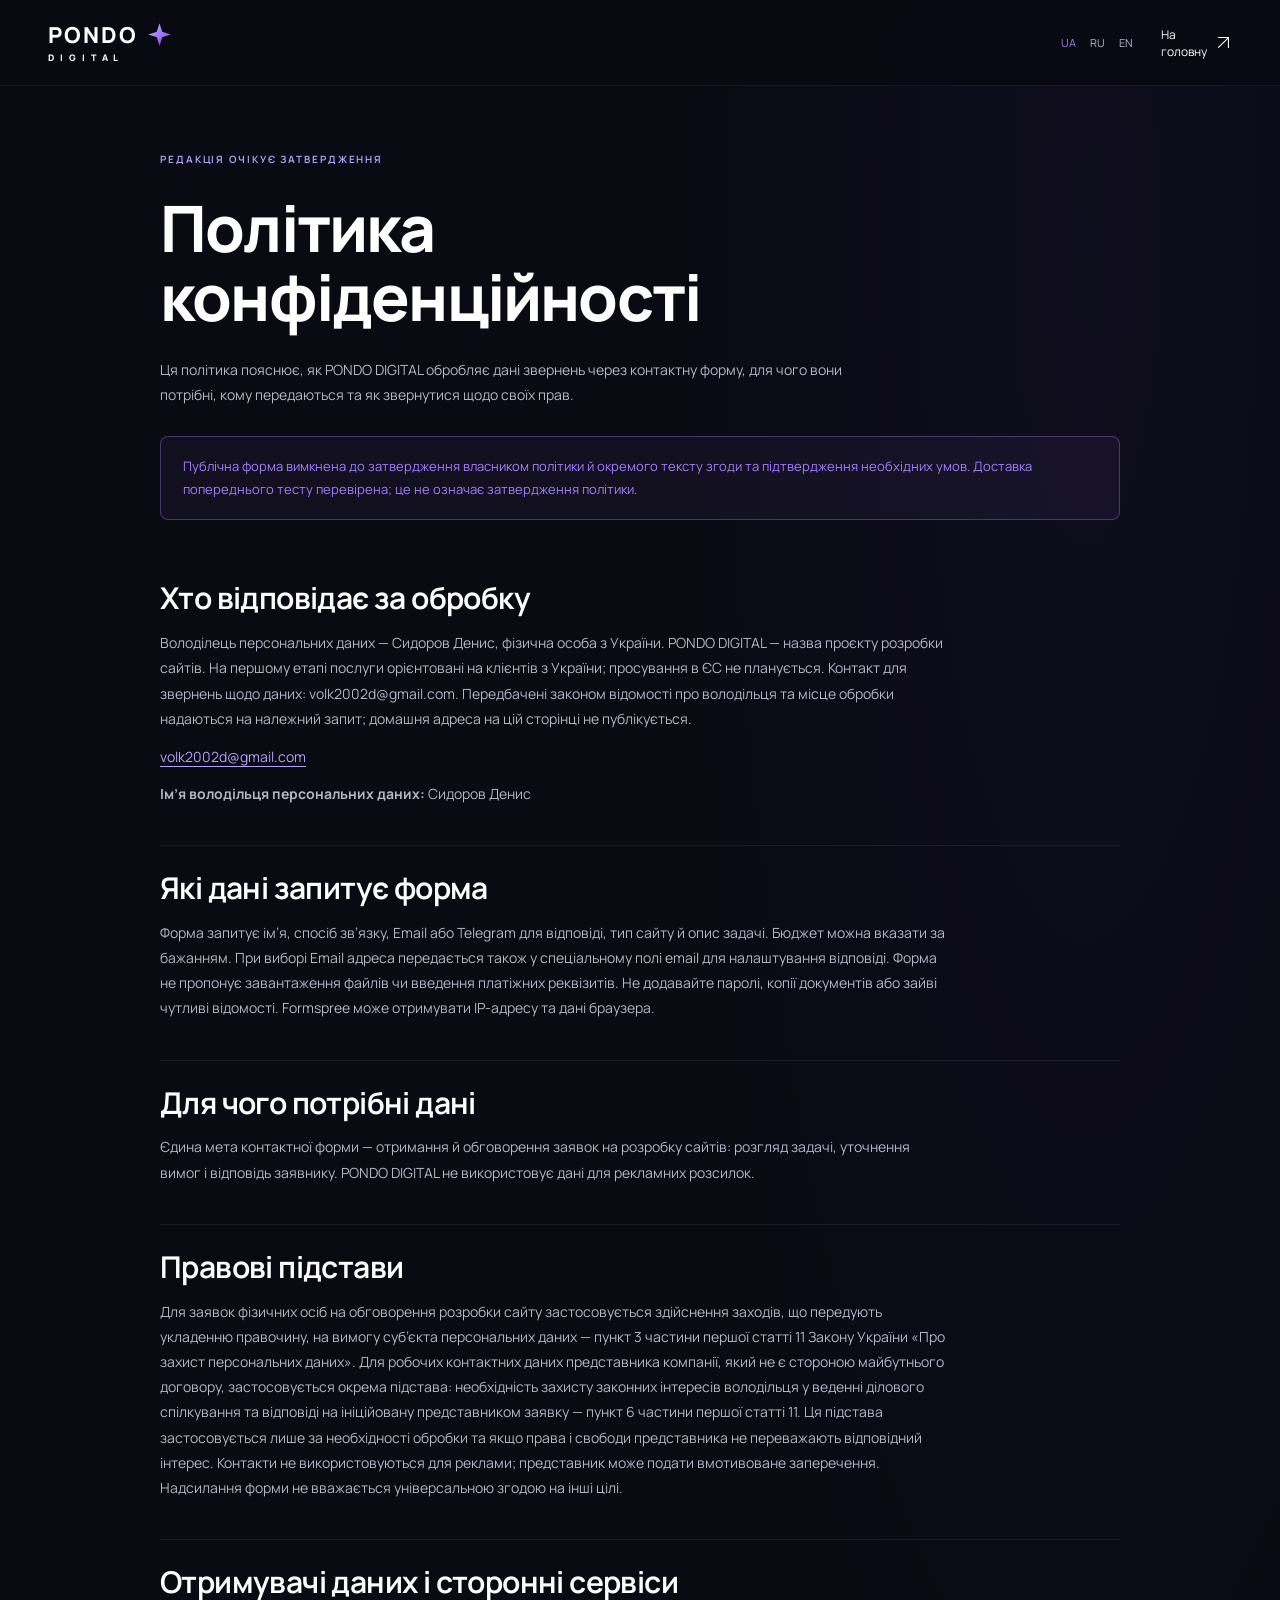
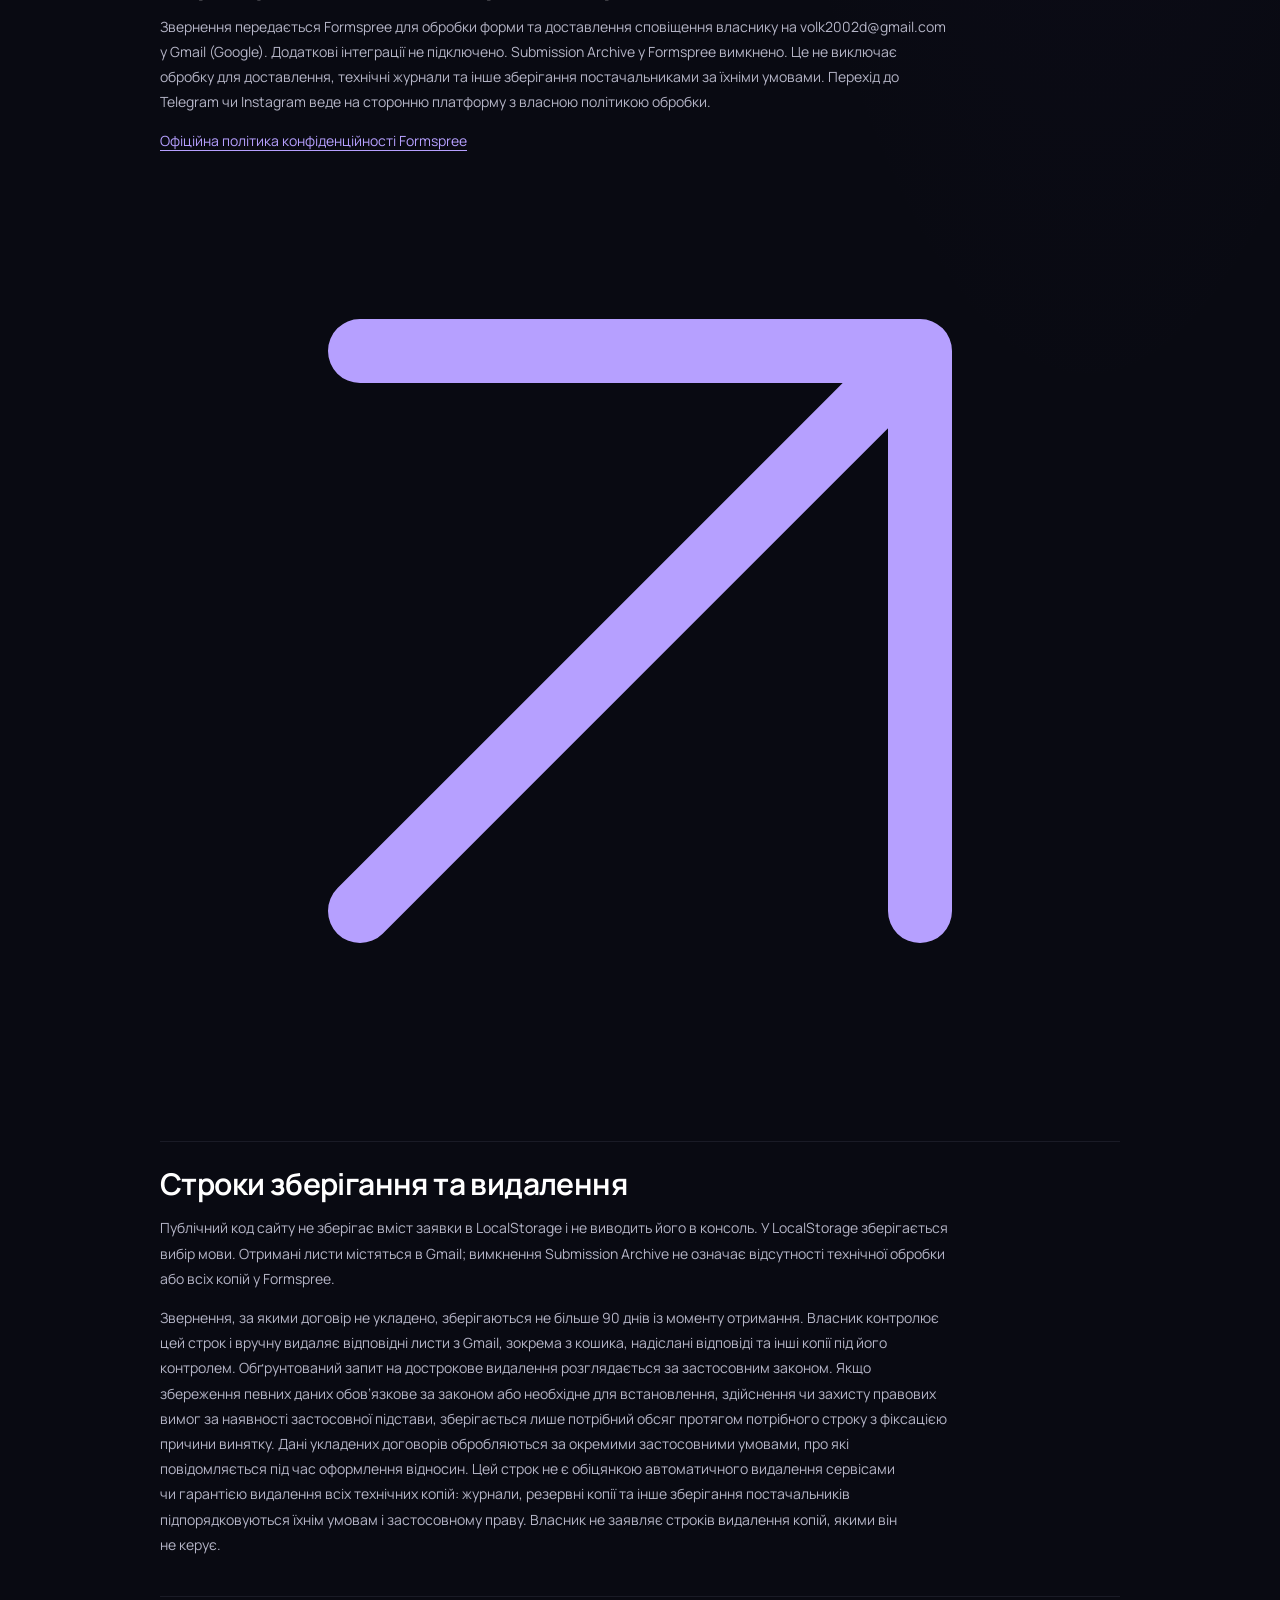
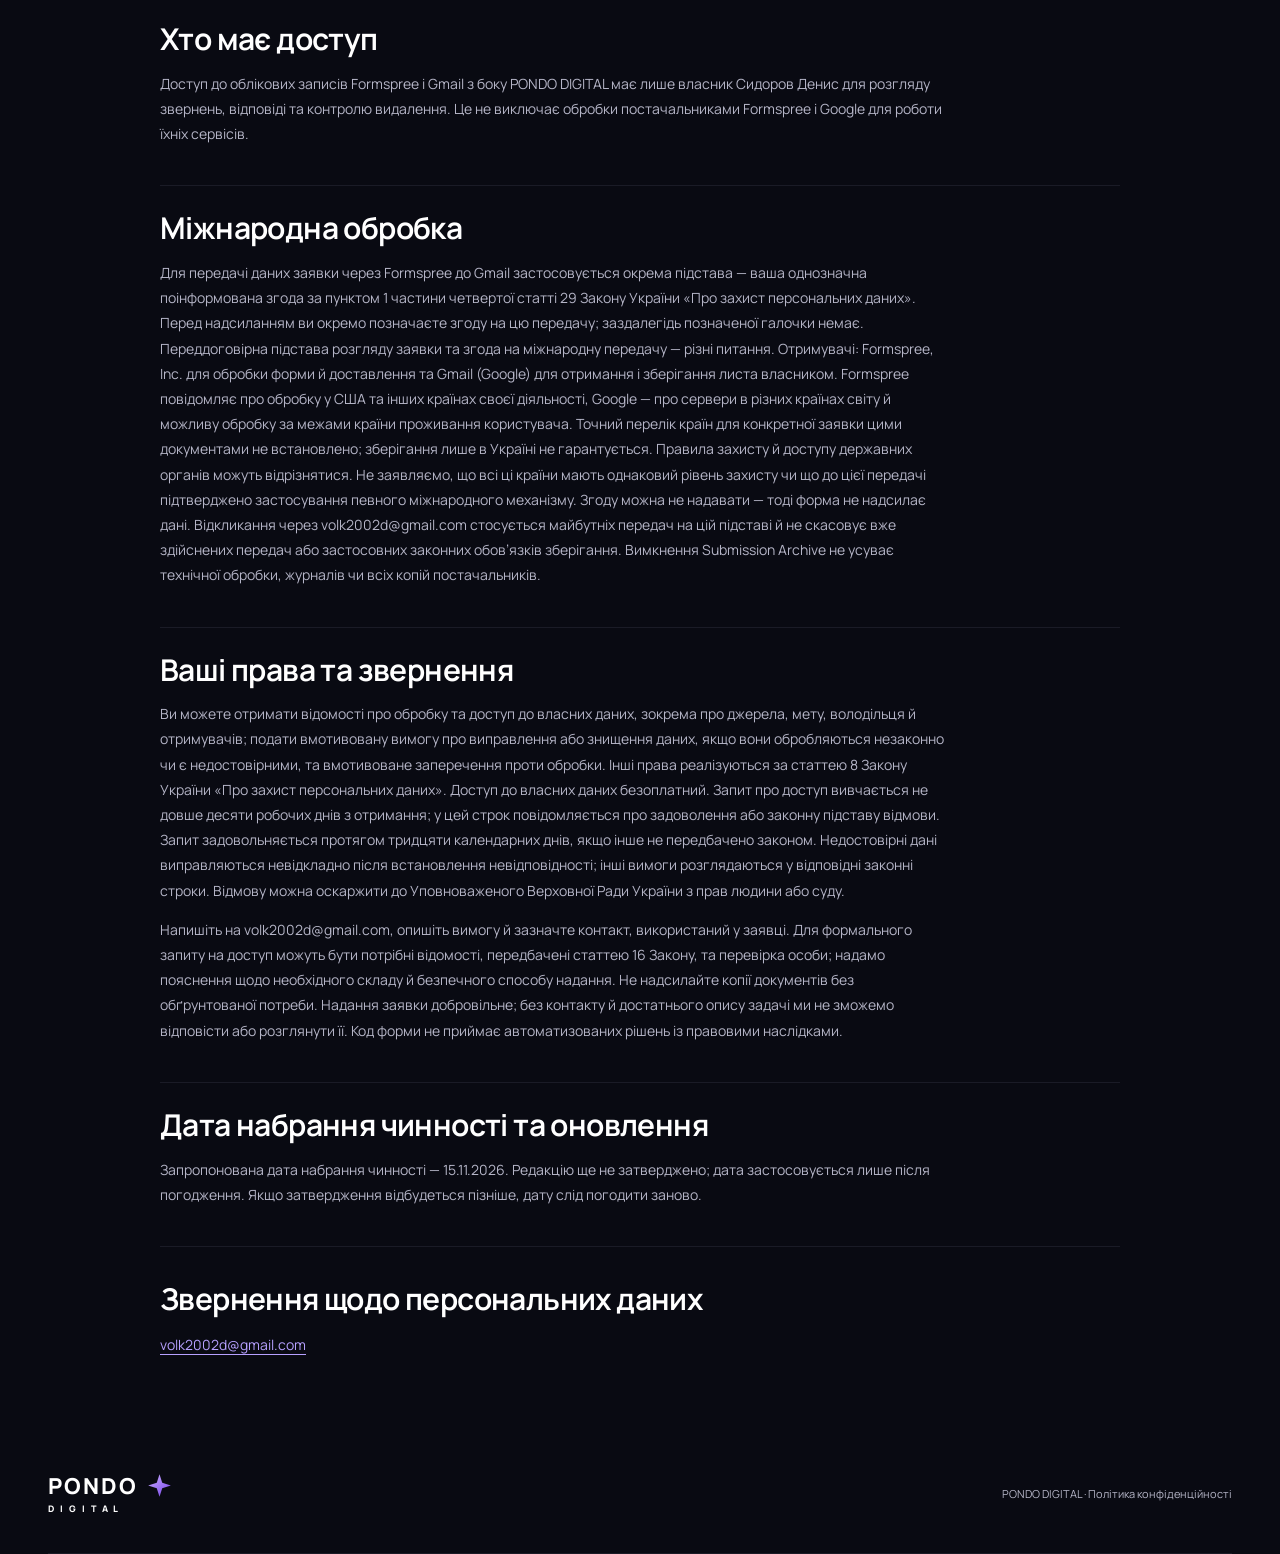
==== commit 251954db: "Update privacy.html" ====
--- a/privacy.html
+++ b/privacy.html
@@ -1 +1 @@
-<!doctype html><html lang="uk"><head><meta charset="utf-8"><meta name="viewport" content="width=device-width,initial-scale=1"><meta name="theme-color" content="#0C0D14"><meta name="robots" content="noindex"><title>Політика конфіденційності — PONDO DIGITAL</title><meta name="description" content="Ця політика пояснює, як PONDO DIGITAL обробляє дані звернень через контактну форму, для чого вони потрібні, кому передаються та як звернутися щодо своїх прав."><link rel="icon" href="favicon.svg?v=star-1" type="image/svg+xml"><link rel="stylesheet" href="style.css"><script defer src="config.js"></script><script defer src="i18n.js"></script><script defer src="privacy.js"></script></head><body><header><div class="header-inner"><a class="logo" href="index.html" aria-label="PONDO DIGITAL"><span>PONDO<small>DIGITAL</small></span><img class="brand-star" src="images/pondo-star.svg?v=star-1" width="25" height="25" alt="" aria-hidden="true"></a><div class="header-actions"><div class="languages" role="group" aria-label="Language"><button type="button" data-language="ua" aria-pressed="true">UA</button><button type="button" data-language="ru" aria-pressed="false">RU</button><button type="button" data-language="en" aria-pressed="false">EN</button></div><a class="privacy-back" href="index.html"><span data-privacy="back">На головну</span> ↗</a></div></div></header><main class="wrap privacy-page"><div class="privacy-intro"><p data-privacy="draft" class="eyebrow">РЕДАКЦІЯ ОЧІКУЄ ЗАТВЕРДЖЕННЯ</p><h1 data-privacy="title">Політика конфіденційності</h1><p data-privacy="intro">Ця політика пояснює, як PONDO DIGITAL обробляє дані звернень через контактну форму, для чого вони потрібні, кому передаються та як звернутися щодо своїх прав.</p></div><div class="privacy-draft"><p data-privacy="state">Публічна форма вимкнена до затвердження власником політики й окремого тексту згоди та підтвердження необхідних умов. Доставка попереднього тесту перевірена; це не означає затвердження політики.</p></div><article class="privacy-document"><section><h2 data-privacy="h1">Хто відповідає за обробку</h2><p data-privacy="p1">Володілець персональних даних — Сидоров Денис, фізична особа з України. PONDO DIGITAL — назва проєкту розробки сайтів. На першому етапі послуги орієнтовані на клієнтів з України; просування в ЄС не планується. Контакт для звернень щодо даних: volk2002d@gmail.com. Передбачені законом відомості про володільця та місце обробки надаються на належний запит; домашня адреса на цій сторінці не публікується.</p><a class="privacy-email"></a><p class="privacy-owner-name"><strong data-privacy="ownerNameLabel">Ім’я володільця персональних даних:</strong> <span data-owner-name>Сидоров Денис</span></p></section><section><h2 data-privacy="h2">Які дані запитує форма</h2><p data-privacy="p2">Форма запитує ім’я, спосіб зв’язку, Email або Telegram для відповіді, тип сайту й опис задачі. Бюджет можна вказати за бажанням. При виборі Email адреса передається також у спеціальному полі email для налаштування відповіді. Форма не пропонує завантаження файлів чи введення платіжних реквізитів. Не додавайте паролі, копії документів або зайві чутливі відомості. Formspree може отримувати IP-адресу та дані браузера.</p></section><section><h2 data-privacy="h3">Для чого потрібні дані</h2><p data-privacy="p3">Єдина мета контактної форми — отримання й обговорення заявок на розробку сайтів: розгляд задачі, уточнення вимог і відповідь заявнику. PONDO DIGITAL не використовує дані для рекламних розсилок.</p></section><section><h2 data-privacy="basisHeading">Правові підстави</h2><p data-privacy="basisBody">Для заявок фізичних осіб на обговорення розробки сайту застосовується здійснення заходів, що передують укладенню правочину, на вимогу суб’єкта персональних даних — пункт 3 частини першої статті 11 Закону України «Про захист персональних даних». Для робочих контактних даних представника компанії, який не є стороною майбутнього договору, застосовується окрема підстава: необхідність захисту законних інтересів володільця у веденні ділового спілкування та відповіді на ініційовану представником заявку — пункт 6 частини першої статті 11. Ця підстава застосовується лише за необхідності обробки та якщо права і свободи представника не переважають відповідний інтерес. Контакти не використовуються для реклами; представник може подати вмотивоване заперечення. Надсилання форми не вважається універсальною згодою на інші цілі.</p></section><section><h2 data-privacy="h4">Отримувачі даних і сторонні сервіси</h2><p data-privacy="p4">Звернення передається Formspree для обробки форми та доставлення сповіщення власнику на volk2002d@gmail.com у Gmail (Google). Додаткові інтеграції не підключено. Submission Archive у Formspree вимкнено. Це не виключає обробку для доставлення, технічні журнали та інше зберігання постачальниками за їхніми умовами. Перехід до Telegram чи Instagram веде на сторонню платформу з власною політикою обробки.</p><a href="https://formspree.io/legal/privacy-policy/" target="_blank" rel="noopener noreferrer"><span data-privacy="provider">Офіційна політика конфіденційності Formspree</span> ↗</a></section><section><h2 data-privacy="h5">Строки зберігання та видалення</h2><p data-privacy="p5">Публічний код сайту не зберігає вміст заявки в LocalStorage і не виводить його в консоль. У LocalStorage зберігається вибір мови. Отримані листи містяться в Gmail; вимкнення Submission Archive не означає відсутності технічної обробки або всіх копій у Formspree.</p><p data-privacy="retentionBody">Звернення, за якими договір не укладено, зберігаються не більше 90 днів із моменту отримання. Власник контролює цей строк і вручну видаляє відповідні листи з Gmail, зокрема з кошика, надіслані відповіді та інші копії під його контролем. Обґрунтований запит на дострокове видалення розглядається за застосовним законом. Якщо збереження певних даних обов’язкове за законом або необхідне для встановлення, здійснення чи захисту правових вимог за наявності застосовної підстави, зберігається лише потрібний обсяг протягом потрібного строку з фіксацією причини винятку. Дані укладених договорів обробляються за окремими застосовними умовами, про які повідомляється під час оформлення відносин. Цей строк не є обіцянкою автоматичного видалення сервісами чи гарантією видалення всіх технічних копій: журнали, резервні копії та інше зберігання постачальників підпорядковуються їхнім умовам і застосовному праву. Власник не заявляє строків видалення копій, якими він не керує.</p></section><section><h2 data-privacy="accessHeading">Хто має доступ</h2><p data-privacy="accessBody">Доступ до облікових записів Formspree і Gmail з боку PONDO DIGITAL має лише власник Сидоров Денис для розгляду звернень, відповіді та контролю видалення. Це не виключає обробки постачальниками Formspree і Google для роботи їхніх сервісів.</p></section><section><h2 data-privacy="internationalHeading">Міжнародна обробка</h2><p data-privacy="internationalBody">Для передачі даних заявки через Formspree до Gmail застосовується окрема підстава — ваша однозначна поінформована згода за пунктом 1 частини четвертої статті 29 Закону України «Про захист персональних даних». Перед надсиланням ви окремо позначаєте згоду на цю передачу; заздалегідь позначеної галочки немає. Переддоговірна підстава розгляду заявки та згода на міжнародну передачу — різні питання. Отримувачі: Formspree, Inc. для обробки форми й доставлення та Gmail (Google) для отримання і зберігання листа власником. Formspree повідомляє про обробку у США та інших країнах своєї діяльності, Google — про сервери в різних країнах світу й можливу обробку за межами країни проживання користувача. Точний перелік країн для конкретної заявки цими документами не встановлено; зберігання лише в Україні не гарантується. Правила захисту й доступу державних органів можуть відрізнятися. Не заявляємо, що всі ці країни мають однаковий рівень захисту чи що до цієї передачі підтверджено застосування певного міжнародного механізму. Згоду можна не надавати — тоді форма не надсилає дані. Відкликання через volk2002d@gmail.com стосується майбутніх передач на цій підставі й не скасовує вже здійснених передач або застосовних законних обов’язків зберігання. Вимкнення Submission Archive не усуває технічної обробки, журналів чи всіх копій постачальників.</p></section><section><h2 data-privacy="h6">Ваші права та звернення</h2><p data-privacy="p6">Ви можете отримати відомості про обробку та доступ до власних даних, зокрема про джерела, мету, володільця й отримувачів; подати вмотивовану вимогу про виправлення або знищення даних, якщо вони обробляються незаконно чи є недостовірними, та вмотивоване заперечення проти обробки. Інші права реалізуються за статтею 8 Закону України «Про захист персональних даних». Доступ до власних даних безоплатний. Запит про доступ вивчається не довше десяти робочих днів з отримання; у цей строк повідомляється про задоволення або законну підставу відмови. Запит задовольняється протягом тридцяти календарних днів, якщо інше не передбачено законом. Недостовірні дані виправляються невідкладно після встановлення невідповідності; інші вимоги розглядаються у відповідні законні строки. Відмову можна оскаржити до Уповноваженого Верховної Ради України з прав людини або суду.</p><p data-privacy="p7">Напишіть на volk2002d@gmail.com, опишіть вимогу й зазначте контакт, використаний у заявці. Для формального запиту на доступ можуть бути потрібні відомості, передбачені статтею 16 Закону, та перевірка особи; надамо пояснення щодо необхідного складу й безпечного способу надання. Не надсилайте копії документів без обґрунтованої потреби. Надання заявки добровільне; без контакту й достатнього опису задачі ми не зможемо відповісти або розглянути її. Код форми не приймає автоматизованих рішень із правовими наслідками.</p></section><section><h2 data-privacy="h7">Дата набрання чинності та оновлення</h2><p data-privacy="p8">Запропонована дата набрання чинності — 15.11.2026. Редакцію ще не затверджено; дата застосовується лише після погодження. Якщо затвердження відбудеться пізніше, дату слід погодити заново.</p></section></article><section class="privacy-questions"><h2 data-privacy="contact">Звернення щодо персональних даних</h2><a class="privacy-email"></a></section><noscript><p>Для перемикання мов і відображення контакту увімкніть JavaScript. / Enable JavaScript for languages and contact information.</p></noscript></main><footer class="wrap"><div class="footer-top"><a class="logo" href="index.html" aria-label="PONDO DIGITAL"><span>PONDO<small>DIGITAL</small></span><img class="brand-star" src="images/pondo-star.svg?v=star-1" width="25" height="25" alt="" aria-hidden="true"></a><p data-privacy="footer">PONDO DIGITAL · Політика конфіденційності</p></div></footer></body></html>+<!doctype html><html lang="uk"><head><meta charset="utf-8"><meta name="viewport" content="width=device-width,initial-scale=1"><meta name="theme-color" content="#0C0D14"><meta name="robots" content="noindex"><title>Політика конфіденційності — PONDO DIGITAL</title><meta name="description" content="Ця політика пояснює, як PONDO DIGITAL обробляє дані звернень через контактну форму, для чого вони потрібні, кому передаються та як звернутися щодо своїх прав."><link rel="icon" href="favicon.svg?v=star-1" type="image/svg+xml"><link rel="stylesheet" href="style.css"><script defer src="config.js"></script><script defer src="i18n.js"></script><script defer src="privacy.js"></script></head><body><header><div class="header-inner"><a class="logo" href="index.html" aria-label="PONDO DIGITAL"><span>PONDO<small>DIGITAL</small></span><img class="brand-star" src="images/pondo-star.svg?v=star-1" width="25" height="25" alt="" aria-hidden="true"></a><div class="header-actions"><div class="languages" role="group" aria-label="Language"><button type="button" data-language="ua" aria-pressed="true">UA</button><button type="button" data-language="ru" aria-pressed="false">RU</button><button type="button" data-language="en" aria-pressed="false">EN</button></div><a class="privacy-back" href="index.html"><span data-privacy="back">На головну</span> <svg class="icon-arrow" viewBox="0 0 24 24" fill="none" aria-hidden="true" focusable="false"><path d="M5 19 19 5M5 5h14v14" stroke="currentColor" stroke-width="1.6" stroke-linecap="round" stroke-linejoin="round"/></svg></a></div></div></header><main class="wrap privacy-page"><div class="privacy-intro"><p data-privacy="draft" class="eyebrow">РЕДАКЦІЯ ОЧІКУЄ ЗАТВЕРДЖЕННЯ</p><h1 data-privacy="title">Політика конфіденційності</h1><p data-privacy="intro">Ця політика пояснює, як PONDO DIGITAL обробляє дані звернень через контактну форму, для чого вони потрібні, кому передаються та як звернутися щодо своїх прав.</p></div><div class="privacy-draft"><p data-privacy="state">Публічна форма вимкнена до затвердження власником політики й окремого тексту згоди та підтвердження необхідних умов. Доставка попереднього тесту перевірена; це не означає затвердження політики.</p></div><article class="privacy-document"><section><h2 data-privacy="h1">Хто відповідає за обробку</h2><p data-privacy="p1">Володілець персональних даних — Сидоров Денис, фізична особа з України. PONDO DIGITAL — назва проєкту розробки сайтів. На першому етапі послуги орієнтовані на клієнтів з України; просування в ЄС не планується. Контакт для звернень щодо даних: volk2002d@gmail.com. Передбачені законом відомості про володільця та місце обробки надаються на належний запит; домашня адреса на цій сторінці не публікується.</p><a class="privacy-email"></a><p class="privacy-owner-name"><strong data-privacy="ownerNameLabel">Ім’я володільця персональних даних:</strong> <span data-owner-name>Сидоров Денис</span></p></section><section><h2 data-privacy="h2">Які дані запитує форма</h2><p data-privacy="p2">Форма запитує ім’я, спосіб зв’язку, Email або Telegram для відповіді, тип сайту й опис задачі. Бюджет можна вказати за бажанням. При виборі Email адреса передається також у спеціальному полі email для налаштування відповіді. Форма не пропонує завантаження файлів чи введення платіжних реквізитів. Не додавайте паролі, копії документів або зайві чутливі відомості. Formspree може отримувати IP-адресу та дані браузера.</p></section><section><h2 data-privacy="h3">Для чого потрібні дані</h2><p data-privacy="p3">Єдина мета контактної форми — отримання й обговорення заявок на розробку сайтів: розгляд задачі, уточнення вимог і відповідь заявнику. PONDO DIGITAL не використовує дані для рекламних розсилок.</p></section><section><h2 data-privacy="basisHeading">Правові підстави</h2><p data-privacy="basisBody">Для заявок фізичних осіб на обговорення розробки сайту застосовується здійснення заходів, що передують укладенню правочину, на вимогу суб’єкта персональних даних — пункт 3 частини першої статті 11 Закону України «Про захист персональних даних». Для робочих контактних даних представника компанії, який не є стороною майбутнього договору, застосовується окрема підстава: необхідність захисту законних інтересів володільця у веденні ділового спілкування та відповіді на ініційовану представником заявку — пункт 6 частини першої статті 11. Ця підстава застосовується лише за необхідності обробки та якщо права і свободи представника не переважають відповідний інтерес. Контакти не використовуються для реклами; представник може подати вмотивоване заперечення. Надсилання форми не вважається універсальною згодою на інші цілі.</p></section><section><h2 data-privacy="h4">Отримувачі даних і сторонні сервіси</h2><p data-privacy="p4">Звернення передається Formspree для обробки форми та доставлення сповіщення власнику на volk2002d@gmail.com у Gmail (Google). Додаткові інтеграції не підключено. Submission Archive у Formspree вимкнено. Це не виключає обробку для доставлення, технічні журнали та інше зберігання постачальниками за їхніми умовами. Перехід до Telegram чи Instagram веде на сторонню платформу з власною політикою обробки.</p><a href="https://formspree.io/legal/privacy-policy/" target="_blank" rel="noopener noreferrer"><span data-privacy="provider">Офіційна політика конфіденційності Formspree</span> <svg class="icon-arrow" viewBox="0 0 24 24" fill="none" aria-hidden="true" focusable="false"><path d="M5 19 19 5M5 5h14v14" stroke="currentColor" stroke-width="1.6" stroke-linecap="round" stroke-linejoin="round"/></svg></a></section><section><h2 data-privacy="h5">Строки зберігання та видалення</h2><p data-privacy="p5">Публічний код сайту не зберігає вміст заявки в LocalStorage і не виводить його в консоль. У LocalStorage зберігається вибір мови. Отримані листи містяться в Gmail; вимкнення Submission Archive не означає відсутності технічної обробки або всіх копій у Formspree.</p><p data-privacy="retentionBody">Звернення, за якими договір не укладено, зберігаються не більше 90 днів із моменту отримання. Власник контролює цей строк і вручну видаляє відповідні листи з Gmail, зокрема з кошика, надіслані відповіді та інші копії під його контролем. Обґрунтований запит на дострокове видалення розглядається за застосовним законом. Якщо збереження певних даних обов’язкове за законом або необхідне для встановлення, здійснення чи захисту правових вимог за наявності застосовної підстави, зберігається лише потрібний обсяг протягом потрібного строку з фіксацією причини винятку. Дані укладених договорів обробляються за окремими застосовними умовами, про які повідомляється під час оформлення відносин. Цей строк не є обіцянкою автоматичного видалення сервісами чи гарантією видалення всіх технічних копій: журнали, резервні копії та інше зберігання постачальників підпорядковуються їхнім умовам і застосовному праву. Власник не заявляє строків видалення копій, якими він не керує.</p></section><section><h2 data-privacy="accessHeading">Хто має доступ</h2><p data-privacy="accessBody">Доступ до облікових записів Formspree і Gmail з боку PONDO DIGITAL має лише власник Сидоров Денис для розгляду звернень, відповіді та контролю видалення. Це не виключає обробки постачальниками Formspree і Google для роботи їхніх сервісів.</p></section><section><h2 data-privacy="internationalHeading">Міжнародна обробка</h2><p data-privacy="internationalBody">Для передачі даних заявки через Formspree до Gmail застосовується окрема підстава — ваша однозначна поінформована згода за пунктом 1 частини четвертої статті 29 Закону України «Про захист персональних даних». Перед надсиланням ви окремо позначаєте згоду на цю передачу; заздалегідь позначеної галочки немає. Переддоговірна підстава розгляду заявки та згода на міжнародну передачу — різні питання. Отримувачі: Formspree, Inc. для обробки форми й доставлення та Gmail (Google) для отримання і зберігання листа власником. Formspree повідомляє про обробку у США та інших країнах своєї діяльності, Google — про сервери в різних країнах світу й можливу обробку за межами країни проживання користувача. Точний перелік країн для конкретної заявки цими документами не встановлено; зберігання лише в Україні не гарантується. Правила захисту й доступу державних органів можуть відрізнятися. Не заявляємо, що всі ці країни мають однаковий рівень захисту чи що до цієї передачі підтверджено застосування певного міжнародного механізму. Згоду можна не надавати — тоді форма не надсилає дані. Відкликання через volk2002d@gmail.com стосується майбутніх передач на цій підставі й не скасовує вже здійснених передач або застосовних законних обов’язків зберігання. Вимкнення Submission Archive не усуває технічної обробки, журналів чи всіх копій постачальників.</p></section><section><h2 data-privacy="h6">Ваші права та звернення</h2><p data-privacy="p6">Ви можете отримати відомості про обробку та доступ до власних даних, зокрема про джерела, мету, володільця й отримувачів; подати вмотивовану вимогу про виправлення або знищення даних, якщо вони обробляються незаконно чи є недостовірними, та вмотивоване заперечення проти обробки. Інші права реалізуються за статтею 8 Закону України «Про захист персональних даних». Доступ до власних даних безоплатний. Запит про доступ вивчається не довше десяти робочих днів з отримання; у цей строк повідомляється про задоволення або законну підставу відмови. Запит задовольняється протягом тридцяти календарних днів, якщо інше не передбачено законом. Недостовірні дані виправляються невідкладно після встановлення невідповідності; інші вимоги розглядаються у відповідні законні строки. Відмову можна оскаржити до Уповноваженого Верховної Ради України з прав людини або суду.</p><p data-privacy="p7">Напишіть на volk2002d@gmail.com, опишіть вимогу й зазначте контакт, використаний у заявці. Для формального запиту на доступ можуть бути потрібні відомості, передбачені статтею 16 Закону, та перевірка особи; надамо пояснення щодо необхідного складу й безпечного способу надання. Не надсилайте копії документів без обґрунтованої потреби. Надання заявки добровільне; без контакту й достатнього опису задачі ми не зможемо відповісти або розглянути її. Код форми не приймає автоматизованих рішень із правовими наслідками.</p></section><section><h2 data-privacy="h7">Дата набрання чинності та оновлення</h2><p data-privacy="p8">Запропонована дата набрання чинності — 15.11.2026. Редакцію ще не затверджено; дата застосовується лише після погодження. Якщо затвердження відбудеться пізніше, дату слід погодити заново.</p></section></article><section class="privacy-questions"><h2 data-privacy="contact">Звернення щодо персональних даних</h2><a class="privacy-email"></a></section><noscript><p>Для перемикання мов і відображення контакту увімкніть JavaScript. / Enable JavaScript for languages and contact information.</p></noscript></main><footer class="wrap"><div class="footer-top"><a class="logo" href="index.html" aria-label="PONDO DIGITAL"><span>PONDO<small>DIGITAL</small></span><img class="brand-star" src="images/pondo-star.svg?v=star-1" width="25" height="25" alt="" aria-hidden="true"></a><p data-privacy="footer">PONDO DIGITAL · Політика конфіденційності</p></div></footer></body></html>
